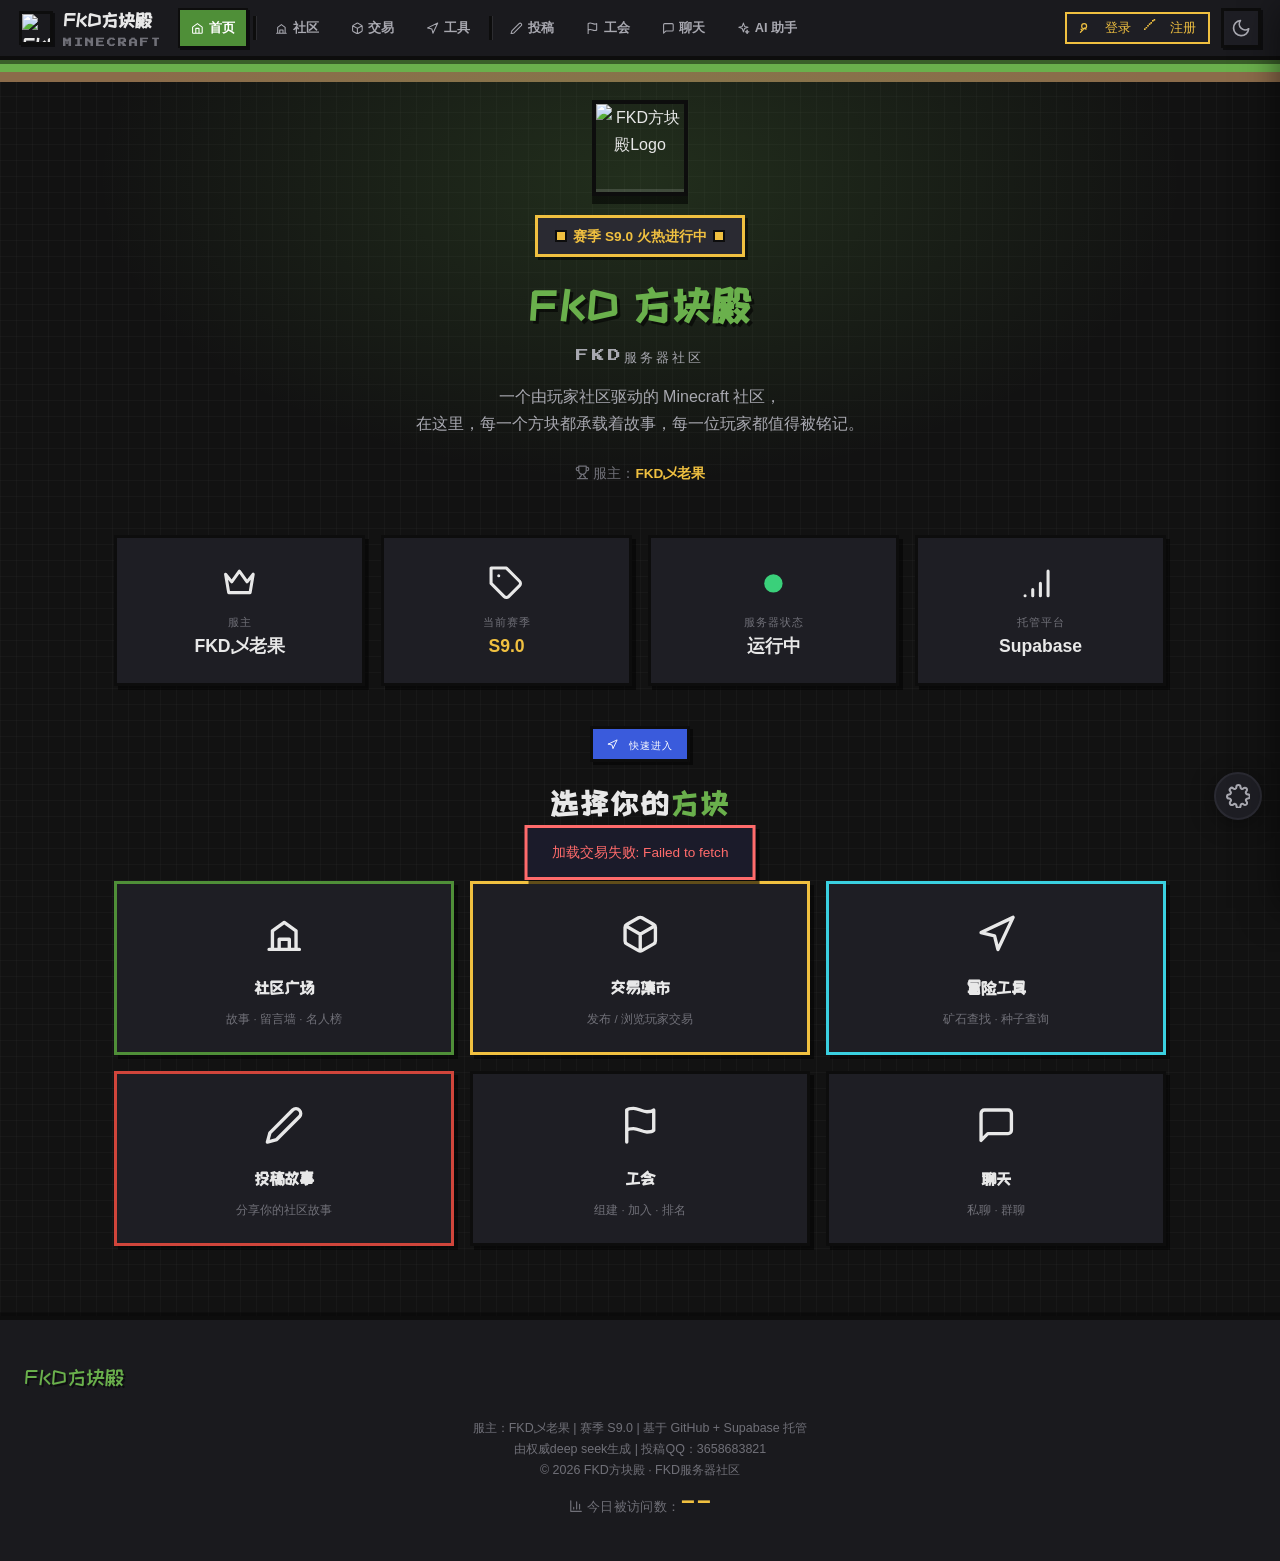
==== index.html @ cac04500 "v1.9.26 站外问题不拦截但按 10 倍计费 + 弹窗提醒" ====
<!DOCTYPE html>
<!-- FKD-Web 版本 v1.9.26 · 2026-10-23 · 站外问题 ×10 计费：①不拦截——用户问「能不能写 HTML」，AI 照常完整回答（原来没限制，一次吐 1269 字扣 1.27 积分，等于免费当 ChatGPT 用）。现改为识别站外请求（写代码/写网页/翻译/起名/写作业文案/算数学题…），正常回答但按 10 倍单价扣，前端 toast 弹窗 + 聊天内提示条双重告知「0.07 → 0.73」，避免用户月底看余额才发现。②ai_charge 新增 p_multiplier 参数（默认 1，服务端夹在 1~10，防前端传小数字压价）。③判定顺序很关键：先看有没有明显站外动作，再看是不是贴着游戏语境说的——「帮我的 MC 服务器写个插件」算站内不加倍，「帮我翻译成英文：我爱挖矿」含"矿"字也不能被误判成站内。④提示词加一条：站外请求照常帮，但开头提一句"这次按 10 倍积分算"，语气别像警告。 -->
<html lang="zh-CN">
        <head>
                <meta charset="UTF-8" />
                <meta name="viewport" content="width=device-width, initial-scale=1.0" />
                <meta
                        name="description"
                        content="FKD方块殿 · FKD服务器社区，我的世界玩家共创家园，始于方块，不止于方块 长期不关"
                />
                <title>FKD方块殿 | FKD服务器社区</title>
<meta name="referrer" content="no-referrer" />
                <link
                        rel="icon"
                        type="image/jpeg"
                        href="https://s41.ax1x.com/2026/09/05/pnA9bvD.jpg"
                />
                <!-- Minecraft 像素字体（英文/数字）+ 中文卡通标题字体 -->
                <link rel="preconnect" href="https://fonts.googleapis.com" />
                <link rel="preconnect" href="https://fonts.gstatic.com" crossorigin />
                <link
                        href="https://fonts.googleapis.com/css2?family=Press+Start+2P&family=ZCOOL+KuaiLe&display=swap"
                        rel="stylesheet"
                />
                <link rel="stylesheet" href="styles.css" />
        </head>
        <body>
                <div class="error-toast" id="errorToast"></div>

                <!-- 设置侧栏：留言墙自动刷新开关 -->
                <button
                        class="settings-toggle-btn"
                        id="settingsToggleBtn"
                        aria-label="打开设置"
                        title="设置"
                >
                        <svg class="ui-ic" aria-hidden="true"><use href="#ic-settings"></use></svg>
                </button>
                <aside class="settings-sidebar" id="settingsSidebar" aria-hidden="true">
                        <button
                                class="settings-close"
                                id="settingsCloseBtn"
                                aria-label="关闭设置"
                        >
                                &times;
                        </button>
                        <h3><svg class="ui-ic" aria-hidden="true"><use href="#ic-settings"></use></svg> 设置</h3>
                        <div class="settings-item">
                                <div>
                                        <div class="label">留言墙自动刷新</div>
                                        <div class="desc">每隔一段时间自动拉取最新留言</div>
                                </div>
                                <label class="switch">
                                        <input type="checkbox" id="autoRefreshToggle" />
                                        <span class="slider"></span>
                                </label>
                        </div>
                        <div class="settings-item">
                                <div>
                                        <div class="label">刷新间隔</div>
                                        <div class="desc">自动刷新的频率</div>
                                </div>
                                <select id="autoRefreshInterval">
                                        <option value="10000">10 秒</option>
                                        <option value="30000">30 秒</option>
                                        <option value="60000">60 秒</option>
                                </select>
                        </div>
                        <button class="settings-refresh-btn" id="manualRefreshBtn">
                                <svg class="ui-ic" aria-hidden="true"><use href="#ic-refresh"></use></svg> 立即刷新留言
                        </button>
                        <div class="settings-refresh-info" id="refreshInfo"></div>
                </aside>

                <!-- 用户系统：登录 / 申请注册 -->
                <div class="modal-overlay" id="authModal">
                        <div class="modal">
                                <button class="modal-close" id="closeAuthModal">&times;</button>
                                <h3><svg class="ui-ic" aria-hidden="true"><use href="#ic-key"></use></svg> 账号</h3>
                                <div class="auth-tabs">
                                        <button class="auth-tab active" data-tab="login">登录</button>
                                        <button class="auth-tab" data-tab="apply">申请注册</button>
                                </div>
                                <div id="loginPanel">
                                        <form id="loginForm">
                                                <div class="form-group">
                                                        <label>用户名</label>
                                                        <input id="loginUsername" type="text" autocomplete="username" required />
                                                </div>
                                                <div class="form-group">
                                                        <label>密码</label>
                                                        <input id="loginPassword" type="password" autocomplete="current-password" required />
                                                </div>
                                                <button class="submit-btn" type="submit">登录</button>
                                        </form>
                                </div>
                                <div id="applyPanel" style="display:none">
                                        <form id="applyForm">
                                                <div class="form-group">
                                                        <label>用户名（3-20 位，中英文/数字/下划线）</label>
                                                        <input id="applyUsername" type="text" required />
                                                </div>
                                                <div class="form-group">
                                                        <label>密码（至少 6 位）</label>
                                                        <input id="applyPassword" type="password" required />
                                                </div>
                                                <div class="form-group">
                                                        <label>联系方式（QQ / 邮箱，可选）</label>
                                                        <input id="applyContact" type="text" />
                                                </div>
                                                <div class="form-group">
                                                        <label>申请理由（可选）</label>
                                                        <input id="applyReason" type="text" />
                                                </div>
                                                <button class="submit-btn" type="submit">提交申请</button>
                                        </form>
                                </div>
                                <div class="form-message" id="authMessage"></div>
                        </div>
                </div>

                <!-- 管理员审核面板 -->
                <div class="modal-overlay" id="adminModal">
                        <div class="modal">
                                <button class="modal-close" id="closeAdminModal">&times;</button>
                                <h3><svg class="ui-ic" aria-hidden="true"><use href="#ic-shield"></use></svg> 待审核申请</h3>
                                <div class="admin-list" id="adminList"></div>
                        </div>
                </div>

                <!-- 个人主页（公开） -->
                <div class="modal-overlay" id="profileModal">
                        <div class="modal">
                                <button class="modal-close" id="closeProfileModal">&times;</button>
                                <div id="profileBody"></div>
                        </div>
                </div>

                <!-- 我的资料：详情视图(只读) + 编辑视图(修改) -->
                <div class="modal-overlay" id="myProfileModal">
                        <div class="modal">
                                <button class="modal-close" id="closeMyProfileModal">&times;</button>

                                <!-- 详情视图：只读展示，点击"修改资料"才进入编辑 -->
                                <div id="mpDetailView">
                                        <div class="mp-detail-head">
                                                <div id="mpDetailAvatar" class="mp-detail-avatar"></div>
                                                <div>
                                                        <div class="mp-detail-username" id="mpDetailUsername"></div>
                                                        <div class="mp-detail-role" id="mpDetailRole"></div>
                                                </div>
                                        </div>
                                        <div class="mp-detail-bio" id="mpDetailBio"></div>
                                        <div class="mp-active-row"><span>我的积分</span><strong id="mpActiveValue">0</strong></div>
                                        <div class="mp-signin-row">
                                                <button type="button" class="submit-btn small" id="mpSignInBtn"><svg class="ui-ic"><use href="#ic-calendar"></use></svg> 每日签到</button>
                                                <span id="mpSignInHint" class="mp-signin-hint"></span>
                                        </div>
                                        <div class="mp-detail-actions">
                                                <button type="button" class="submit-btn" id="mpEditBtn"><svg class="ui-ic" aria-hidden="true"><use href="#ic-pencil"></use></svg> 修改资料</button>
                                                <button type="button" class="auth-btn admin" id="mpAdminBtn" style="display:none"><svg class="ui-ic" aria-hidden="true"><use href="#ic-shield"></use></svg> 审核</button>
                                                <button type="button" class="auth-btn" id="mpLogoutBtn">退出登录</button>
                                        </div>
                                </div>

                                <!-- 编辑视图：修改信息 -->
                                <div id="mpEditView" style="display:none">
                                        <h3><svg class="ui-ic" aria-hidden="true"><use href="#ic-pencil"></use></svg> 编辑资料</h3>
                                        <div class="form-group">
                                                <label>头像（走图床上传，数据库只存链接）</label>
                                                <div class="avatar-upload-row">
                                                        <img id="mpAvatarPreview" class="mp-avatar-preview" alt="" style="display:none" />
                                                        <input type="file" id="mpAvatarFile" accept="image/*" />
                                                        <button type="button" class="submit-btn small" id="mpAvatarUploadBtn"><svg class="ui-ic" aria-hidden="true"><use href="#ic-camera"></use></svg> 上传头像</button>
                                                </div>
                                                <input type="text" id="mpAvatarUrl" placeholder="或在此粘贴头像图片链接（http(s)）" style="margin-top:.5rem;" />
                                        </div>
                                        <div class="form-group">
                                                <label>昵称（展示名，可随时修改，1~20 字；留空则显示登录名）</label>
                                                <input type="text" id="mpNickname" maxlength="20" placeholder="不填则显示登录名" style="width:100%;box-sizing:border-box;" />
                                        </div>
                                        <div class="form-group">
                                                <label>个人简介（最多 200 字）</label>
                                                <textarea id="mpBio" rows="3" placeholder="介绍一下你自己~"></textarea>
                                        </div>
                                        <button class="submit-btn" id="mpSaveBtn">保存资料</button>
                                        <button class="auth-btn" id="mpCancelEdit">取消</button>
                                        <div class="form-message" id="mpMessage"></div>
                                </div>
                        </div>
                </div>

                <nav class="navbar" id="navbar">
                        <div class="navbar-brand">
                                <div class="brand-icon">
                                        <img
                                                src="https://s41.ax1x.com/2026/09/05/pnA9bvD.jpg"
                                                alt="FKD方块殿图标"
                                        />
                                </div>
                                <div>
                                        <div>FKD方块殿</div>
                                        <div class="brand-sub">MINECRAFT</div>
                                </div>
                        </div>
                        <ul class="navbar-links">
                                <li><a data-view="home" class="active"><svg class="ui-ic" aria-hidden="true"><use href="#ic-home"></use></svg> 首页</a></li>
                                <li class="nav-sep"></li>
                                <li><a data-view="community"><svg class="ui-ic" aria-hidden="true"><use href="#ic-community"></use></svg> 社区</a></li>
                                <li><a data-view="trades"><svg class="ui-ic" aria-hidden="true"><use href="#ic-package"></use></svg> 交易</a></li>
                                <li><a data-view="tools"><svg class="ui-ic" aria-hidden="true"><use href="#ic-compass"></use></svg> 工具</a></li>
                                <li class="nav-sep"></li>
                                <li><a data-view="submit"><svg class="ui-ic" aria-hidden="true"><use href="#ic-edit"></use></svg> 投稿</a></li>
                                <li><a data-view="guilds"><svg class="ui-ic" aria-hidden="true"><use href="#ic-flag"></use></svg> 工会</a></li>
                                <li><a data-view="chat"><svg class="ui-ic" aria-hidden="true"><use href="#ic-message"></use></svg> 聊天</a></li>
                                <li><a data-view="ai"><svg class="ui-ic" aria-hidden="true"><use href="#ic-spark"></use></svg> AI 助手</a></li>
                        </ul>
                        <div class="auth-area" id="authArea"></div>
                        <button
                                class="theme-toggle"
                                id="themeToggle"
                                aria-label="切换明暗模式"
                        >
                                <svg class="ui-ic" aria-hidden="true"><use href="#ic-moon"></use></svg>
                        </button>
                </nav>

                <!-- 矿石查找参数模态框（基岩版 · 精确坐标内核 bedrockore.js） -->
                <div class="modal-overlay" id="oreModal">
                        <div class="modal modal-wide">
                                <button class="modal-close" id="closeOreModal">&times;</button>
                                <h3> 矿石查找器 · 基岩版</h3>
                                <div class="form-group">
                                        <label>世界种子</label>
                                        <input type="text" id="oreSeed" value="2261001" placeholder="输入种子（数字或文本）" />
                                        <div class="seed-chips">
                                                <span class="seed-chip" data-target="oreSeed" data-seed="2261001">2261001（朋友给的）</span>
                                                <span class="seed-chip" data-target="oreSeed" data-seed="20261001">20261001（疑似正确）</span>
                                        </div>
                                </div>
                                <div class="form-group ore-coord-row">
                                    <div>
                                        <label>基岩版版本</label>
                                        <select id="oreVersion"></select>
                                    </div>
                                    <div>
                                        <label>维度</label>
                                        <select id="oreDim">
                                            <option value="0">主世界</option>
                                            <option value="-1">下界</option>
                                        </select>
                                    </div>
                                </div>
                                <div class="form-group">
                                        <label>矿石种类</label>
                                        <select id="oreType"></select>
                                </div>
                                <div class="form-group ore-coord-row">
                                        <div>
                                                <label>中心 X</label>
                                                <input type="number" id="coordX" value="0" placeholder="例如 100" />
                                        </div>
                                        <div>
                                                <label>中心 Z</label>
                                                <input type="number" id="coordZ" value="0" placeholder="例如 -200" />
                                        </div>
                                        <div>
                                                <label>半径(区块)</label>
                                                <input type="number" id="oreRadius" value="10" min="2" max="40" />
                                        </div>
                                </div>
                                <div class="form-group">
                                    <label>地表高度（部分矿石需地表足够高才生成，默认 64）</label>
                                    <input type="number" id="oreSurface" value="64" />
                                </div>
                                <button class="submit-btn" id="generateOreLink">
                                        开始查找
                                </button>
                                <div id="oreResult" class="ore-result"></div>
                        </div>
                </div>

                <!-- 基岩结构查找器模态框（自研，算法来自 MCBEStructureFinder MIT） -->
                <div class="modal-overlay" id="structModal">
                        <div class="modal modal-wide">
                                <button class="modal-close" id="closeStructModal">&times;</button>
                                <h3> 结构查找器 · 基岩版</h3>
                                <div class="form-group">
                                        <label>主种子（你的世界）</label>
                                        <input type="text" id="structSeed" value="2261001" placeholder="输入种子（数字或文本）" />
                                        <div class="seed-chips">
                                                <span class="seed-chip" data-target="structSeed" data-seed="2261001">2261001（朋友给的）</span>
                                                <span class="seed-chip" data-target="structSeed" data-seed="20261001">20261001（疑似正确）</span>
                                        </div>
                                        <label class="seed-compare"><input type="checkbox" id="structCompare" /> 同时对比候选种子</label>
                                        <div class="form-group seed2-group" id="seed2Group" style="display:none">
                                                <label>候选种子（对比用）</label>
                                                <input type="text" id="structSeed2" placeholder="例如 20261001" />
                                        </div>
                                </div>
                                <div class="form-group">
                                        <label>结构类型</label>
                                        <select id="structType">
                                                <option value="buried_treasure">埋藏宝藏</option>
                                                <option value="village" selected>村庄</option>
                                                <option value="temple">神庙(沙漠/丛林)</option>
                                                <option value="ocean_monument">海底神殿</option>
                                                <option value="mansion">林地府邸</option>
                                                <option value="pillager">掠夺者哨塔</option>
                                        </select>
                                </div>
                                <div class="form-group ore-coord-row">
                                        <div>
                                                <label>中心 X</label>
                                                <input type="number" id="structX" value="0" placeholder="例如 100" />
                                        </div>
                                        <div>
                                                <label>中心 Z</label>
                                                <input type="number" id="structZ" value="0" placeholder="例如 -200" />
                                        </div>
                                        <div>
                                                <label>搜索半径(方块)</label>
                                                <input type="number" id="structRange" value="4000" min="16" />
                                        </div>
                                </div>
                                <button class="submit-btn" id="generateStruct">
                                        开始查找
                                </button>
                                <div id="structResult" class="ore-result"></div>
                        </div>
                </div>

                <main id="app">
                        <!-- ===================== 视图 1：首页 ===================== -->
                        <section class="view active" id="view-home">
                                <div class="hero" id="home">
                                        <div class="hero-logo">
                                                <img
                                                        src="https://s41.ax1x.com/2026/09/05/pnA9bvD.jpg"
                                                        alt="FKD方块殿Logo"
                                                />
                                        </div>
                                        <div class="season-badge">
                                                <span class="dot"></span> 赛季 S9.0 火热进行中
                                                <span class="dot"></span>
                                        </div>
                                        <h1 class="hero-title">FKD 方块殿</h1>
                                        <p class="hero-subtitle">FKD服务器社区</p>
                                        <p class="hero-desc">
                                                一个由玩家社区驱动的 Minecraft 社区，<br />在这里，每一个方块都承载着故事，每一位玩家都值得被铭记。
                                        </p>
                                        <p class="hero-owner"><svg class="ui-ic" aria-hidden="true"><use href="#ic-trophy"></use></svg> 服主：<strong>FKD乄老果</strong></p>
                                </div>

                                <div class="container">
                                        <div class="info-grid">
                                                <div class="info-card">
                                                        <div class="icon"><svg class="ui-ic" aria-hidden="true"><use href="#ic-crown"></use></svg></div>
                                                        <div class="label">服主</div>
                                                        <div class="value">FKD乄老果</div>
                                                </div>
                                                <div class="info-card">
                                                        <div class="icon"><svg class="ui-ic" aria-hidden="true"><use href="#ic-tag"></use></svg></div>
                                                        <div class="label">当前赛季</div>
                                                        <div class="value gold">S9.0</div>
                                                </div>
                                                <div class="info-card">
                                                        <div class="icon"><svg class="ui-ic" aria-hidden="true"><use href="#ic-dot"></use></svg></div>
                                                        <div class="label">服务器状态</div>
                                                        <div class="value">运行中</div>
                                                </div>
                                                <div class="info-card">
                                                        <div class="icon"><svg class="ui-ic" aria-hidden="true"><use href="#ic-signal"></use></svg></div>
                                                        <div class="label">托管平台</div>
                                                        <div class="value">Supabase</div>
                                                </div>
                                        </div>

                                        <div class="section-header">
                                                <div class="cat-badge home"><svg class="ui-ic" aria-hidden="true"><use href="#ic-compass"></use></svg> 快速进入</div>
                                                <h2 class="section-title">选择你的<span class="highlight">方块</span></h2>
                                                <div class="section-divider"></div>
                                        </div>
                                        <div class="quick-grid">
                                                <div class="quick-card c-community" data-view="community">
                                                        <div class="q-icon"><svg class="ui-ic" aria-hidden="true"><use href="#ic-community"></use></svg></div>
                                                        <div class="q-title">社区广场</div>
                                                        <div class="q-desc">故事 · 留言墙 · 名人榜</div>
                                                </div>
                                                <div class="quick-card c-trade" data-view="trades">
                                                        <div class="q-icon"><svg class="ui-ic" aria-hidden="true"><use href="#ic-package"></use></svg></div>
                                                        <div class="q-title">交易集市</div>
                                                        <div class="q-desc">发布 / 浏览玩家交易</div>
                                                </div>
                                                <div class="quick-card c-tool" data-view="tools">
                                                        <div class="q-icon"><svg class="ui-ic" aria-hidden="true"><use href="#ic-compass"></use></svg></div>
                                                        <div class="q-title">冒险工具</div>
                                                        <div class="q-desc">矿石查找 · 种子查询</div>
                                                </div>
                                                <div class="quick-card c-submit" data-view="submit">
                                                        <div class="q-icon"><svg class="ui-ic" aria-hidden="true"><use href="#ic-edit"></use></svg></div>
                                                        <div class="q-title">投稿故事</div>
                                                        <div class="q-desc">分享你的社区故事</div>
                                                </div>
                                                <div class="quick-card c-guild" data-view="guilds">
                                                        <div class="q-icon"><svg class="ui-ic" aria-hidden="true"><use href="#ic-flag"></use></svg></div>
                                                        <div class="q-title">工会</div>
                                                        <div class="q-desc">组建 · 加入 · 排名</div>
                                                </div>
                                                <div class="quick-card c-chat" data-view="chat">
                                                        <div class="q-icon"><svg class="ui-ic" aria-hidden="true"><use href="#ic-message"></use></svg></div>
                                                        <div class="q-title">聊天</div>
                                                        <div class="q-desc">私聊 · 群聊</div>
                                                </div>
                                        </div>
                                </div>
                        </section>

                        <!-- ===================== 视图 2：社区（子标签） ===================== -->
                        <section class="view" id="view-community">
                                <div class="container">
                                        <div class="section-header">
                                                <div class="cat-badge community"><svg class="ui-ic" aria-hidden="true"><use href="#ic-community"></use></svg> 社区广场</div>
                                                <h2 class="section-title">玩家<span class="highlight">社区</span></h2>
                                                <div class="section-divider"></div>
                                        </div>

                                        <div class="subtabs">
                                                <button class="subtab active" data-sub="stories"><svg class="ui-ic" aria-hidden="true"><use href="#ic-book"></use></svg> 故事</button>
                                                <button class="subtab" data-sub="messages"><svg class="ui-ic" aria-hidden="true"><use href="#ic-message"></use></svg> 留言墙</button>
                                                <button class="subtab" data-sub="hall"><svg class="ui-ic" aria-hidden="true"><use href="#ic-medal"></use></svg> 名人榜</button>
                                        </div>

                                        <!-- 子面板：故事 -->
                                        <div class="subpanel active" id="sub-stories">
                                                <div class="notice-box">
                                                        <span><svg class="ui-ic" aria-hidden="true"><use href="#ic-megaphone"></use></svg></span>
                                                        <div>
                                                                <strong>故事投稿已升级！</strong
                                                                >通过投稿页提交（需密码），立即公开显示。<br />
                                                                由玩家「执拗的同学」部署 ·
                                                                <span class="deepseek-badge">由权威deep seek生成</span>
                                                                <br />
                                                                <span class="qq-group"
                                                                        ><svg class="ui-ic" aria-hidden="true"><use href="#ic-gamepad"></use></svg> QQ群：231950162 欢迎加入</span
                                                                >
                                                        </div>
                                                </div>
                                                <div
                                                        id="storiesLoading"
                                                        style="text-align:center; padding:2rem; color:var(--text-muted);"
                                                >
                                                        <span class="spinner"></span> 加载故事中...
                                                </div>
                                                <div
                                                        class="stories-grid"
                                                        id="storiesContainer"
                                                        style="display:none;"
                                                ></div>
                                                <div
                                                        id="storiesEmpty"
                                                        style="display:none; text-align:center; padding:2rem; color:var(--text-muted);"
                                                >
                                                        暂无故事，快来投稿第一篇吧！
                                                </div>
                                        </div>

                                        <!-- 子面板：留言墙 -->
                                        <div class="subpanel" id="sub-messages">
                                                <p
                                                        class="section-subtitle"
                                                        style="color:var(--text-secondary); font-size:0.9rem; margin-bottom:1.5rem;"
                                                >
                                                        留下你的足迹，分享你的想法
                                                </p>
                                                <div class="messages-list" id="messagesList">
                                                        <div
                                                                style="text-align:center; padding:2rem; color:var(--text-muted);"
                                                        >
                                                                加载留言中...
                                                        </div>
                                                </div>
                                                <div class="message-form-card">
                                                        <h3 style="margin-bottom:1rem; font-family:var(--mc-title-font);"><svg class="ui-ic" aria-hidden="true"><use href="#ic-edit"></use></svg> 写留言</h3>
                                                        <form id="messageForm">
                                                                <div class="form-group">
                                                                        <label>昵称（可选）</label>
                                                                        <input
                                                                                type="text"
                                                                                id="messageNickname"
                                                                                placeholder="你的昵称"
                                                                                maxlength="30"
                                                                        />
                                                                </div>
                                                                <div class="form-group">
                                                                        <label>留言内容 *</label>
                                                                        <textarea
                                                                                id="messageContent"
                                                                                required
                                                                                placeholder="说点什么..."
                                                                                rows="4"
                                                                        ></textarea>
                                                                </div>
                                                                <label class="anon-toggle"><input type="checkbox" id="messageAnonymous" /> <svg class="ui-ic" aria-hidden="true"><use href="#ic-eye-off"></use></svg> 匿名发布（不署名账号）</label>
                                                                <button
                                                                        type="submit"
                                                                        class="submit-btn"
                                                                        id="submitMessageBtn"
                                                                >
                                                                        发布留言
                                                                </button>
                                                                <div
                                                                        class="form-message"
                                                                        id="messageFormMessage"
                                                                ></div>
                                                        </form>
                                                </div>
                                        </div>

                                        <!-- 子面板：名人榜 -->
                                        <div class="subpanel" id="sub-hall">
                                                <div class="section-header">
                                                        <h2 class="section-title"><svg class="ui-ic" aria-hidden="true"><use href="#ic-medal"></use></svg> 名人榜 · 积分排名</h2>
                                                        <div class="section-divider"></div>
                                                </div>
                                                <div id="hallList" class="hall-list"><div class="empty-hint">加载中...</div></div>
                                        </div>
                                </div>
                        </section>

                        <!-- ===================== 视图：故事详情（新） ===================== -->
                        <section class="view" id="view-story-detail">
                                <div class="container">
                                        <button class="back-btn" id="storyDetailBack"><svg class="ui-ic" aria-hidden="true"><use href="#ic-arrow-left"></use></svg> 返回故事列表</button>
                                        <article class="story-detail">
                                                <div id="storyDetailMain">
                                                        <div
                                                                style="text-align:center; padding:2.5rem; color:var(--text-muted);"
                                                        >
                                                                <span class="spinner"></span> 加载中...
                                                        </div>
                                                </div>
                                                <div class="story-like-bar" id="storyLikeBar" style="display:none">
                                                        <button class="like-btn" id="storyLikeBtn" data-liked="0">
                                                                <svg class="ui-ic" aria-hidden="true"><use href="#ic-heart"></use></svg> 点赞 <span class="like-count-num">0</span>
                                                        </button>
                                                        <span class="story-stats-inline" id="storyCommentCountInline"></span>
                                                </div>
                                                <div class="comment-section" id="storyCommentSection" style="display:none">
                                                        <h3>
                                                                <svg class="ui-ic" aria-hidden="true"><use href="#ic-message"></use></svg> 评论
                                                                <span
                                                                        id="storyCommentCount"
                                                                        style="color:var(--text-muted); font-size:.9rem;"
                                                                ></span>
                                                        </h3>
                                                        <div class="comment-list" id="storyCommentList"></div>
                                                        <div class="comment-form" id="storyCommentForm">
                                                                <textarea
                                                                        id="storyCommentInput"
                                                                        placeholder="写下你的评论..."
                                                                        maxlength="1000"
                                                                ></textarea>
                                                                <div style="display:flex; justify-content:flex-end;">
                                                                        <button class="submit-btn small" id="storyCommentSubmit">发表评论</button>
                                                                </div>
                                                                <div class="form-message" id="storyCommentMessage"></div>
                                                        </div>
                                                        <div class="comment-login-hint" id="storyCommentLoginHint" style="display:none">
                                                                登录后即可发表评论 ·
                                                                <a id="storyCommentLoginLink">去登录</a>
                                                        </div>
                                                </div>
                                        </article>
                                </div>
                        </section>

                        <!-- ===================== 视图 3：交易 ===================== -->
                        <section class="view" id="view-trades">
                                <div class="container">
                                        <div class="section-header">
                                                <div class="cat-badge trade"><svg class="ui-ic" aria-hidden="true"><use href="#ic-package"></use></svg> 交易集市</div>
                                                <h2 class="section-title"><svg class="ui-ic" aria-hidden="true"><use href="#ic-package"></use></svg> 玩家<span class="highlight">交易</span></h2>
                                                <div class="section-divider"></div>
                                                <p
                                                        class="section-subtitle"
                                                        style="color:var(--text-secondary); font-size:0.9rem;"
                                                >
                                                        自由交易，互通有无（仅显示最近30天）
                                                </p>
                                        </div>
                                        <div class="trades-grid" style="display:none;"></div>
                                        <!-- 发布交易表单 -->
                                        <div class="trade-form-card">
                                                <h3 style="margin-bottom:1rem; font-family:var(--mc-title-font);"><svg class="ui-ic" aria-hidden="true"><use href="#ic-edit"></use></svg> 发布新交易</h3>
                                                <form id="tradeForm">
                                                        <div class="form-group">
                                                                <label>物品名称 *</label>
                                                                <input
                                                                        type="text"
                                                                        id="tradeItemName"
                                                                        required
                                                                        maxlength="50"
                                                                        placeholder="例如：钻石×64"
                                                                />
                                                        </div>
                                                        <div class="form-group">
                                                                <label>描述 *</label>
                                                                <textarea
                                                                        id="tradeDescription"
                                                                        required
                                                                        placeholder="物品详情、附魔属性等..."
                                                                        rows="3"
                                                                ></textarea>
                                                        </div>
                                                        <div class="form-group">
                                                                <label>价格 / 交换条件 *</label>
                                                                <input
                                                                        type="text"
                                                                        id="tradePrice"
                                                                        required
                                                                        maxlength="50"
                                                                        placeholder="例如：10个绿宝石 或 一把附魔弓"
                                                                />
                                                        </div>
                                                        <div class="form-group">
                                                                <label>卖家游戏ID *</label>
                                                                <input
                                                                        type="text"
                                                                        id="tradeSellerName"
                                                                        required
                                                                        maxlength="30"
                                                                        placeholder="你的游戏ID"
                                                                />
                                                        </div>
                                                        <div class="form-group">
                                                                <label>联系方式 *</label>
                                                                <input
                                                                        type="text"
                                                                        id="tradeContact"
                                                                        required
                                                                        maxlength="50"
                                                                        placeholder="QQ号或游戏内联系"
                                                                />
                                                        </div>
                                                        <button
                                                                type="submit"
                                                                class="submit-btn"
                                                                id="submitTradeBtn"
                                                        >
                                                                发布交易
                                                        </button>
                                                        <div
                                                                class="form-message"
                                                                id="tradeFormMessage"
                                                        ></div>
                                                </form>
                                        </div>

                                        <!-- 管理已发布的交易：改用账号鉴权 -->
                                        <div class="manage-code-box" style="margin-bottom:2rem;">
                                                <h3 style="margin-bottom:0.5rem; font-family:var(--mc-title-font);"><svg class="ui-ic" aria-hidden="true"><use href="#ic-key"></use></svg> 管理我的交易</h3>
                                                <p
                                                        style="color:var(--text-secondary); font-size:0.85rem; margin:0;"
                                                >
                                                        已改用账号管理：登录后，你发布的交易会在下方列表中显示「标记已售出」按钮，点击即可标记为已售出，无需再保存管理码。
                                                </p>
                                        </div>

                                        <!-- 交易列表 -->
                                        <div
                                                id="tradesLoading"
                                                style="text-align:center; padding:2rem; color:var(--text-muted);"
                                        >
                                                <span class="spinner"></span> 加载交易中...
                                        </div>
                                        <div
                                                class="trades-grid"
                                                id="tradesContainer"
                                                style="display:none;"
                                        ></div>
                                        <div
                                                id="tradesEmpty"
                                                style="display:none; text-align:center; padding:2rem; color:var(--text-muted);"
                                        >
                                                暂无交易信息，快来发布第一笔交易吧！
                                        </div>
                                </div>
                        </section>

                        <!-- ===================== 视图 4：工具 ===================== -->
                        <section class="view" id="view-tools">
                                <div class="container">
                                        <div class="section-header">
                                                <div class="cat-badge tool"><svg class="ui-ic" aria-hidden="true"><use href="#ic-compass"></use></svg> 冒险工具</div>
                                                <h2 class="section-title">实用<span class="highlight">工具箱</span></h2>
                                                <div class="section-divider"></div>
                                                <p
                                                        class="section-subtitle"
                                                        style="color:var(--text-secondary); font-size:0.9rem;"
                                                >
                                                        探索世界，定位资源（服务器种子：20260810）
                                                </p>
                                        </div>
                                        <div class="tool-grid">
                                                <div class="tool-card ore" id="oreFinderLink" role="button" tabindex="0">
                                                        <div class="t-icon"><svg class="ui-ic" aria-hidden="true"><use href="#ic-gem"></use></svg></div>
                                                        <div class="t-title">矿石查找器</div>
                                                        <div class="t-desc">按坐标定位钻石、远古残骸等矿脉</div>
                                                        <div class="t-go">打开查找器 <svg class="ui-ic" aria-hidden="true"><use href="#ic-arrow-right"></use></svg></div>
                                                </div>
                                                <div class="tool-card seed" id="seedMapLink" role="button" tabindex="0">
                                                        <div class="t-icon"><svg class="ui-ic" aria-hidden="true"><use href="#ic-map"></use></svg></div>
                                                        <div class="t-title">种子地图</div>
                                                        <div class="t-desc">查看整个世界的地形与结构生成</div>
                                                        <div class="t-go">打开地图 <svg class="ui-ic" aria-hidden="true"><use href="#ic-arrow-right"></use></svg></div>
                                                </div>
                                                <div class="tool-card struct" id="structFinderLink" role="button" tabindex="0">
                                                        <div class="t-icon"><svg class="ui-ic" aria-hidden="true"><use href="#ic-compass"></use></svg></div>
                                                        <div class="t-title">结构查找器</div>
                                                        <div class="t-desc">精确定位村庄·埋藏宝藏·神殿（基岩版）</div>
                                                        <div class="t-go">打开查找器 <svg class="ui-ic" aria-hidden="true"><use href="#ic-arrow-right"></use></svg></div>
                                                </div>
                                        </div>
                                </div>
                        </section>

                        <!-- ===================== 视图 5：投稿 ===================== -->
                        <section class="view" id="view-submit">
                                <div class="container">
                                        <div class="section-header">
                                                <div class="cat-badge community"><svg class="ui-ic" aria-hidden="true"><use href="#ic-edit"></use></svg> 内容创作</div>
                                                <h2 class="section-title"><svg class="ui-ic" aria-hidden="true"><use href="#ic-edit"></use></svg> 投稿<span class="highlight">故事</span></h2>
                                                <div class="section-divider"></div>
                                        </div>
                                        <div class="submit-form-card">
                                                <h3 style="margin-bottom:0.5rem; font-family:var(--mc-title-font);"><svg class="ui-ic" aria-hidden="true"><use href="#ic-edit"></use></svg> 投稿故事</h3>
                                                <p
                                                        style="color:var(--text-secondary); margin-bottom:1.5rem;"
                                                >
                                                        填写信息并输入投稿密码，提交后立即显示。
                                                </p>
                                                <form id="storyForm">
                                                        <div class="form-group">
                                                                <label>故事标题 *</label>
                                                                <input
                                                                        type="text"
                                                                        id="storyTitle"
                                                                        required
                                                                        maxlength="100"
                                                                />
                                                        </div>
                                                        <div class="form-group">
                                                                <label>日期</label>
                                                                <input type="date" id="storyDate" />
                                                        </div>
                                                        <div class="form-group">
                                                                <label>标签</label>
                                                                <input
                                                                        type="text"
                                                                        id="storyTag"
                                                                        placeholder="建筑、活动、趣闻..."
                                                                        maxlength="20"
                                                                />
                                                        </div>
                                                        <div class="form-group">
                                                                <label>故事内容 *</label>
                                                                <textarea
                                                                        id="storyContent"
                                                                        required
                                                                        placeholder="支持多段落，换行即可"
                                                                ></textarea>
                                                        </div>
                                                        <div class="form-group">
                                                                <label>图片链接（多个用逗号分隔，也可走图床上传）</label>
                                                                <input
                                                                        type="text"
                                                                        id="storyImages"
                                                                        placeholder="https://..."
                                                                />
                                                                <div class="img-upload-row">
                                                                        <input type="file" id="storyImageFile" accept="image/*" />
                                                                        <button type="button" class="submit-btn small" id="storyImageUploadBtn"><svg class="ui-ic" aria-hidden="true"><use href="#ic-camera"></use></svg> 图床上传</button>
                                                                        <img id="storyImagePreview" class="img-preview" alt="" style="display:none" />
                                                                </div>
                                                        </div>
                                                        <button type="submit" class="submit-btn" id="submitBtn">
                                                                提交故事
                                                        </button>
                                                        <div class="form-message" id="formMessage"></div>
                                                </form>
                                        </div>
                                </div>
                        </section>
                                        <!-- ===================== 视图：工会 ===================== -->
                        <section class="view" id="view-guilds">
                                <div id="guildRoot"></div>
                        </section>
                        <!-- ===================== 视图：聊天 ===================== -->
                        <section class="view" id="view-chat">
                                <div id="chatRoot"></div>
                        </section>
                        <!-- ===================== 视图：AI 助手 ===================== -->
                        <section class="view" id="view-ai">
                                <div class="container">
                                        <div id="aiRoot"></div>
                                </div>
                        </section>
</main>

                <footer class="footer">
                        <div class="footer-brand"> FKD方块殿</div>
                        <div class="pixel-divider">    </div>
                        <div class="footer-text" id="footerText"></div>
                        <div class="visit-counter">
                                <svg class="ui-ic" aria-hidden="true"><use href="#ic-chart"></use></svg> 今日被访问数：<span class="count-num" id="todayVisitCount"
                                        >加载中...</span
                                >
                        </div>
                </footer>

                <script src="bedrockore.js"></script>
                <script src="structurefinder.js"></script>
                <script src="app.js"></script>
                <script src="js/guilds.js"></script>
                <script src="js/chat.js"></script>
                <script src="js/gifts.js"></script>
                <script src="js/ai.js"></script>
        <svg class="svg-sprite" aria-hidden="true" focusable="false" xmlns="http://www.w3.org/2000/svg">
  <symbol id="ic-home" viewBox="0 0 24 24"><path d='M3 9.5L12 3l9 6.5V20a1 1 0 0 1-1 1H4a1 1 0 0 1-1-1z M9 21V12h6v9'/></symbol>
  <symbol id="ic-community" viewBox="0 0 24 24"><path d='M3 21h18 M5 21V10l7-5 7 5v11 M9 21v-6h6v6'/></symbol>
  <symbol id="ic-package" viewBox="0 0 24 24"><path d='M21 16V8a2 2 0 0 0-1-1.73l-7-4a2 2 0 0 0-2 0l-7 4A2 2 0 0 0 3 8v8a2 2 0 0 0 1 1.73l7 4a2 2 0 0 0 2 0l7-4A2 2 0 0 0 21 16z M3.27 6.96L12 12l8.73-5.04 M12 22V12'/></symbol>
  <symbol id="ic-compass" viewBox="0 0 24 24"><path d='M3 11l19-9-9 19-2-8-8-2z'/></symbol>
  <symbol id="ic-edit" viewBox="0 0 24 24"><path d='M17 3a2.83 2.83 0 0 1 4 4L7.5 20.5 2 22l1.5-5.5L17 3z'/></symbol>
  <symbol id="ic-flag" viewBox="0 0 24 24"><path d='M4 15s1-1 4-1 5 2 8 2 4-1 4-1V3s-1 1-4 1-5-2-8-2-4 1-4 1z M4 22v-7'/></symbol>
  <symbol id="ic-message" viewBox="0 0 24 24"><path d='M21 15a2 2 0 0 1-2 2H7l-4 4V5a2 2 0 0 1 2-2h14a2 2 0 0 1 2 2z'/></symbol>
  <symbol id="ic-shield" viewBox="0 0 24 24"><path d='M12 22s8-4 8-10V5l-8-3-8 3v7c0 6 8 10 8 10z'/></symbol>
  <symbol id="ic-key" viewBox="0 0 24 24"><path d='M14 10a4 4 0 1 0-8 0 4 4 0 0 0 8 0z M10 14l-6 6 M7 17l-2-2 M11 13l2 2'/></symbol>
  <symbol id="ic-gift" viewBox="0 0 24 24"><path d='M20 12v9H4v-9 M2 7h20v5H2z M12 22V7 M12 7H7.5a2.5 2.5 0 0 1 0-5C11 2 12 7 12 7z M12 7h4.5a2.5 2.5 0 0 0 0-5C13 2 12 7 12 7z'/></symbol>
  <symbol id="ic-scroll" viewBox="0 0 24 24"><path d='M14 2H6a2 2 0 0 0-2 2v16a2 2 0 0 0 2 2h12a2 2 0 0 0 2-2V8z M14 2v6h6 M16 13H8 M16 17H8'/></symbol>
  <symbol id="ic-pencil" viewBox="0 0 24 24"><path d='M17 3a2.83 2.83 0 0 1 4 4L7.5 20.5 2 22l1.5-5.5L17 3z'/></symbol>
  <symbol id="ic-camera" viewBox="0 0 24 24"><path d='M23 19a2 2 0 0 1-2 2H3a2 2 0 0 1-2-2V8a2 2 0 0 1 2-2h4l2-3h6l2 3h4a2 2 0 0 1 2 2z M12 17a4 4 0 1 0 0-8 4 4 0 0 0 0 8z'/></symbol>
  <symbol id="ic-settings" viewBox="0 0 24 24"><path d='M19.4 15a1.65 1.65 0 0 0 .33 1.82l.06.06a2 2 0 1 1-2.83 2.83l-.06-.06a1.65 1.65 0 0 0-1.82-.33 1.65 1.65 0 0 0-1 1.51V21a2 2 0 0 1-4 0v-.09A1.65 1.65 0 0 0 9 19.4a1.65 1.65 0 0 0-1.82.33l-.06.06a2 2 0 1 1-2.83-2.83l.06-.06a1.65 1.65 0 0 0 .33-1.82 1.65 1.65 0 0 0-1.51-1H3a2 2 0 0 1 0-4h.09A1.65 1.65 0 0 0 4.6 9a1.65 1.65 0 0 0-.33-1.82l-.06-.06a2 2 0 1 1 2.83-2.83l.06.06a1.65 1.65 0 0 0 1.82.33H9a1.65 1.65 0 0 0 1-1.51V3a2 2 0 0 1 4 0v.09a1.65 1.65 0 0 0 1 1.51 1.65 1.65 0 0 0 1.82-.33l.06-.06a2 2 0 1 1 2.83 2.83l-.06.06a1.65 1.65 0 0 0-.33 1.82V9a1.65 1.65 0 0 0 1.51 1H21a2 2 0 0 1 0 4h-.09a1.65 1.65 0 0 0-1.51 1z'/></symbol>
  <symbol id="ic-refresh" viewBox="0 0 24 24"><path d='M23 4v6h-6 M1 20v-6h6 M3.51 9a9 9 0 0 1 14.85-3.36L23 10 M1 14l4.64 4.36A9 9 0 0 0 20.49 15'/></symbol>
  <symbol id="ic-trophy" viewBox="0 0 24 24"><path d='M6 9H4.5a2.5 2.5 0 0 1 0-5H6 M18 9h1.5a2.5 2.5 0 0 0 0-5H18 M4 22h16 M10 14.66V17c0 .55-.47.98-.97 1.21C7.85 18.75 7 20.24 7 22 M14 14.66V17c0 .55.47.98.97 1.21C16.15 18.75 17 20.24 17 22 M18 2H6v7a6 6 0 0 0 12 0V2z'/></symbol>
  <symbol id="ic-moon" viewBox="0 0 24 24"><path d='M21 12.79A9 9 0 1 1 11.21 3 7 7 0 0 0 21 12.79z'/></symbol>
  <symbol id="ic-crown" viewBox="0 0 24 24"><path d='M3 6l4 5 5-7 5 7 4-5-2 12H5z'/></symbol>
  <symbol id="ic-tag" viewBox="0 0 24 24"><path d='M20.59 13.41l-7.17 7.17a2 2 0 0 1-2.83 0L2 12V2h10l8.59 8.59a2 2 0 0 1 0 2.82z M7 7h.01'/></symbol>
  <symbol id="ic-spark" viewBox="0 0 24 24"><path d='M12 2l2.2 6.3L20.5 10l-6.3 2.2L12 18.5l-2.2-6.3L3.5 10l6.3-1.7z M19 15l.9 2.6L22.5 18.5l-2.6.9L19 22l-.9-2.6L15.5 18.5l2.6-.9z'/></symbol>
  <symbol id="ic-dot" viewBox="0 0 24 24"><circle cx='12' cy='12' r='6' fill='#3ad07a' stroke='none'/></symbol>
  <symbol id="ic-signal" viewBox="0 0 24 24"><path d='M2 20h.01 M7 20v-4 M12 20v-8 M17 20V4'/></symbol>
  <symbol id="ic-book" viewBox="0 0 24 24"><path d='M2 3h6a4 4 0 0 1 4 4v14a3 3 0 0 0-3-3H2z M22 3h-6a4 4 0 0 0-4 4v14a3 3 0 0 1 3-3h7z'/></symbol>
  <symbol id="ic-medal" viewBox="0 0 24 24"><path d='M12 15a6 6 0 1 0 0-12 6 6 0 0 0 0 12z M8.21 13.89L7 23l5-3 5 3-1.21-9.12'/></symbol>
  <symbol id="ic-gamepad" viewBox="0 0 24 24"><path d='M6 11h4M8 9v4 M15 12h.01M18 10h.01 M17.32 5H6.68a4 4 0 0 0-3.98 3.59C2.6 9.42 2 14.46 2 16a3 3 0 0 0 3 3c1 0 1.5-.5 2-1l1.41-1.41A2 2 0 0 1 9.83 16h4.34a2 2 0 0 1 1.41.59L17 18c.5.5 1 1 2 1a3 3 0 0 0 3-3c0-1.54-.6-6.58-.69-7.26A4 4 0 0 0 17.32 5z'/></symbol>
  <symbol id="ic-eye-off" viewBox="0 0 24 24"><path d='M17.94 17.94A10.07 10.07 0 0 1 12 20c-7 0-11-8-11-8a18.45 18.45 0 0 1 5.06-5.94M9.9 4.24A9.12 9.12 0 0 1 12 4c7 0 11 8 11 8a18.5 18.5 0 0 1-2.16 3.19m-6.72-1.07a3 3 0 1 1-4.24-4.24 M1 1l22 22'/></symbol>
  <symbol id="ic-chart" viewBox="0 0 24 24"><path d='M3 3v18h18 M18 17V9 M13 17V5 M8 17v-3'/></symbol>
  <symbol id="ic-plus" viewBox="0 0 24 24"><path d='M12 5v14M5 12h14'/></symbol>
  <symbol id="ic-arrow-left" viewBox="0 0 24 24"><path d='M19 12H5M12 19l-7-7 7-7'/></symbol>
  <symbol id="ic-arrow-right" viewBox="0 0 24 24"><path d='M5 12h14M12 5l7 7-7 7'/></symbol>
  <symbol id="ic-heart" viewBox="0 0 24 24"><path d='M20.84 4.61a5.5 5.5 0 0 0-7.78 0L12 5.67l-1.06-1.06a5.5 5.5 0 0 0-7.78 7.78l1.06 1.06L12 21.23l7.78-7.78 1.06-1.06a5.5 5.5 0 0 0 0-7.78z'/></symbol>
  <symbol id="ic-heart-filled" viewBox="0 0 24 24"><path d='M20.84 4.61a5.5 5.5 0 0 0-7.78 0L12 5.67l-1.06-1.06a5.5 5.5 0 0 0-7.78 7.78l1.06 1.06L12 21.23l7.78-7.78 1.06-1.06a5.5 5.5 0 0 0 0-7.78z' fill='currentColor' stroke='none'/></symbol>
  <symbol id="ic-trash" viewBox="0 0 24 24"><path d='M3 6h18 M19 6v14a2 2 0 0 1-2 2H7a2 2 0 0 1-2-2V6m3 0V4a2 2 0 0 1 2-2h4a2 2 0 0 1 2 2v2 M10 11v6 M14 11v6'/></symbol>
  <symbol id="ic-coin" viewBox="0 0 24 24"><path d='M12 2v20 M17 5H9.5a3.5 3.5 0 0 0 0 7h5a3.5 3.5 0 0 1 0 7H6'/></symbol>
  <symbol id="ic-user" viewBox="0 0 24 24"><path d='M20 21v-2a4 4 0 0 0-4-4H8a4 4 0 0 0-4 4v2 M12 7a4 4 0 1 0 0 8 4 4 0 0 0 0-8z'/></symbol>
  <symbol id="ic-phone" viewBox="0 0 24 24"><path d='M22 16.92v3a2 2 0 0 1-2.18 2 19.79 19.79 0 0 1-8.63-3.07 19.5 19.5 0 0 1-6-6 19.79 19.79 0 0 1-3.07-8.67A2 2 0 0 1 4.11 2h3a2 2 0 0 1 2 1.72c.13.96.36 1.9.7 2.81a2 2 0 0 1-.45 2.11L8.09 9.91a16 16 0 0 0 6 6l1.27-1.27a2 2 0 0 1 2.11-.45c.91.34 1.85.57 2.81.7A2 2 0 0 1 22 16.92z'/></symbol>
  <symbol id="ic-clock" viewBox="0 0 24 24"><path d='M12 22a10 10 0 1 0 0-20 10 10 0 0 0 0 20z M12 6v6l4 2'/></symbol>
  <symbol id="ic-calendar" viewBox="0 0 24 24"><path d='M3 4h18v18H3z M16 2v4 M8 2v4 M3 10h18'/></symbol>
  <symbol id="ic-megaphone" viewBox="0 0 24 24"><path d='M3 11l18-5v12L3 14z M11.6 16.8a3 3 0 1 1-5.8-1.6'/></symbol>
  <symbol id="ic-map" viewBox="0 0 24 24"><path d='M9 3L3 6v15l6-3 6 3 6-3V3l-6 3-6-3z M9 3v15 M15 6v15'/></symbol>
  <symbol id="ic-users" viewBox="0 0 24 24"><path d='M17 21v-2a4 4 0 0 0-4-4H5a4 4 0 0 0-4 4v2 M9 7a4 4 0 1 0 0 8 4 4 0 0 0 0-8z M23 21v-2a4 4 0 0 0-3-3.87 M16 3.13a4 4 0 0 1 0 7.75'/></symbol>
  <symbol id="ic-sun" viewBox="0 0 24 24"><path d='M12 1v2 M12 21v2 M4.22 4.22l1.42 1.42 M18.36 18.36l1.42 1.42 M1 12h2 M21 12h2 M4.22 19.78l1.42-1.42 M18.36 5.64l1.42-1.42 M12 7a5 5 0 1 0 0 10 5 5 0 0 0 0-10z'/></symbol>
  <symbol id="ic-monitor" viewBox="0 0 24 24"><path d='M2 3h20v14H2z M8 21h8 M12 17v4'/></symbol>
  <symbol id="ic-gem" viewBox="0 0 24 24"><path d='M6 3h12l4 6-10 12L2 9z M2 9h20 M6 3l6 6 M18 3l-6 6'/></symbol>
</svg>
</body>
</html>
---- styles.css ----
:root {
                                /* 保留原变量（兼容 JS/CSS 引用） */
                                --bg-primary: #121212;
                                --bg-secondary: #1a1a1e;
                                --bg-card: #1e1e24;
                                --bg-card-hover: #24242c;
                                --bg-accent: rgba(90, 158, 62, 0.12);
                                --bg-gold: rgba(240, 192, 64, 0.1);
                                --text-primary: #e8e8e8;
                                --text-secondary: #a8a8b0;
                                --text-muted: #707078;
                                --accent-green: #5a9e3e;
                                --accent-green-light: #6ab04c;
                                --accent-gold: #f0c040;
                                --border-color: #2a2a32;
                                --border-light: #33333c;
                                --shadow: 0 4px 24px rgba(0, 0, 0, 0.4);
                                --shadow-hover: 0 8px 36px rgba(0, 0, 0, 0.55);
                                --radius: 10px;
                                --radius-sm: 6px;
                                --badge-bg: #2a2a32;
                                --bg-main: #16161b;

                                /* ===== Minecraft 调色板 ===== */
                                --mc-grass: #6ab04c;
                                --mc-grass-dark: #4f8f38;
                                --mc-dirt: #8b6b4a;
                                --mc-stone: #9aa0a6;
                                --mc-cobble: #7f7f7f;
                                --mc-diamond: #3ad0e0;
                                --mc-gold: #f0c040;
                                --mc-redstone: #d0453b;
                                --mc-lapis: #3a5bdc;
                                --mc-obsidian: #1b1b2a;
                                --mc-edge: #0d0d0d;
                                --mc-edge-light: rgba(255, 255, 255, 0.14);
                                --mc-pixel-font: 'Press Start 2P', 'Courier New', monospace;
                                --mc-title-font: 'ZCOOL KuaiLe', 'PingFang SC', 'Microsoft YaHei', sans-serif;
                        }
                        [data-theme="light"] {
                                --bg-primary: #e9ece4;
                                --bg-secondary: #dfe3d6;
                                --bg-card: #ffffff;
                                --bg-card-hover: #f4f6ee;
                                --bg-accent: rgba(74, 140, 42, 0.1);
                                --bg-gold: rgba(212, 160, 32, 0.12);
                                --text-primary: #1a1a1a;
                                --text-secondary: #555560;
                                --text-muted: #909098;
                                --accent-green: #4a8c2a;
                                --accent-green-light: #5a9e3e;
                                --accent-gold: #c8960f;
                                --border-color: #c9cabb;
                                --border-light: #b8bcaa;
                                --shadow: 0 4px 20px rgba(0, 0, 0, 0.12);
                                --shadow-hover: 0 8px 32px rgba(0, 0, 0, 0.2);
                                --badge-bg: #e8e8e0;
                                --bg-main: #eef1e8;
                        }
                        * { margin: 0; padding: 0; box-sizing: border-box; }
                        html { scroll-behavior: smooth; }
                        body {
                                font-family: -apple-system, BlinkMacSystemFont, 'Segoe UI', 'PingFang SC', 'Hiragino Sans GB', 'Microsoft YaHei', sans-serif;
                                background-color: var(--bg-primary);
                                /* Minecraft 像素网格纹理 */
                                background-image:
                                        linear-gradient(rgba(255, 255, 255, 0.025) 1px, transparent 1px),
                                        linear-gradient(90deg, rgba(255, 255, 255, 0.025) 1px, transparent 1px);
                                background-size: 16px 16px;
                                color: var(--text-primary);
                                line-height: 1.7;
                                transition: background-color 0.35s, color 0.35s;
                                min-height: 100vh;
                                overflow-x: hidden;
                        }
                        a { color: var(--accent-green-light); text-decoration: none; }
                        a:hover { color: var(--accent-gold); }

                        /* ===== 通用像素方块组件 ===== */
                        .mc-block {
                                border-radius: 0;
                                border: 3px solid var(--mc-edge);
                                box-shadow:
                                        0 -3px 0 0 var(--mc-edge-light) inset,
                                        4px 4px 0 0 rgba(0, 0, 0, 0.5);
                                background-color: var(--bg-card);
                        }
                        .mc-pixel-text {
                                font-family: var(--mc-pixel-font);
                                letter-spacing: 1px;
                        }

                        /* ===== 导航栏（像素方条 + 视图切换） ===== */
                        .navbar {
                                position: fixed; top: 0; left: 0; right: 0; z-index: 1000;
                                background-color: var(--bg-secondary);
                                border-bottom: 4px solid var(--mc-edge);
                                box-shadow: 0 4px 0 0 rgba(0, 0, 0, 0.45);
                                padding: 0 1.2rem; height: 60px;
                                display: flex; align-items: center; justify-content: flex-start;
                        }
                        .navbar.scrolled { box-shadow: 0 6px 0 0 rgba(0, 0, 0, 0.5); }
                        .navbar-brand { display: flex; align-items: center; gap: 0.6rem; font-weight: 700; font-size: 1.15rem; color: var(--text-primary); font-family: var(--mc-title-font); }
                        .brand-icon {
                                width: 34px; height: 34px; border-radius: 0;
                                border: 3px solid var(--mc-edge);
                                overflow: hidden; display: flex; align-items: center; justify-content: center;
                                box-shadow: 2px 2px 0 0 rgba(0, 0, 0, 0.5);
                        }
                        .brand-icon img { width: 100%; height: 100%; object-fit: cover; }
                        .brand-sub { font-size: 0.55rem; color: var(--text-muted); letter-spacing: 2px; font-family: var(--mc-pixel-font); }
                        .navbar-links { display: flex; gap: 0.35rem; list-style: none; align-items: center; margin-left: 1rem; margin-right: auto; }
                        .navbar-links a {
                                color: var(--text-secondary); font-size: 0.8rem; padding: 0.45rem 0.7rem;
                                border-radius: 0; transition: all 0.2s; font-weight: 600;
                                border: 2px solid transparent; cursor: pointer;
                                display: flex; align-items: center; gap: 0.3rem;
                        }
                        .navbar-links a:hover {
                                color: var(--text-primary); background: var(--bg-accent);
                                border-color: var(--accent-green);
                                box-shadow: 2px 2px 0 0 rgba(0, 0, 0, 0.4);
                        }
                        .navbar-links a.active {
                                color: #fff; background: var(--mc-grass-dark);
                                border-color: var(--mc-edge);
                                box-shadow: 2px 2px 0 0 rgba(0, 0, 0, 0.5);
                        }
                        /* 导航分组分隔（分类明确） */
                        .nav-sep {
                                width: 3px; height: 24px; background: var(--mc-edge);
                                box-shadow: 1px 0 0 0 rgba(255, 255, 255, 0.08);
                                list-style: none;
                        }
                        .theme-toggle {
                                width: 40px; height: 40px; border-radius: 0; margin-left: 0.7rem;
                                border: 3px solid var(--mc-edge); background: var(--bg-card);
                                cursor: pointer; font-size: 1.1rem; color: var(--text-secondary);
                                display: flex; align-items: center; justify-content: center;
                                box-shadow: 2px 2px 0 0 rgba(0, 0, 0, 0.5);
                                transition: all 0.2s;
                        }
                        .theme-toggle:hover { border-color: var(--accent-green); color: var(--accent-gold); transform: translate(-1px, -1px); box-shadow: 3px 3px 0 0 rgba(0, 0, 0, 0.6); }

                        /* ===== 视图容器（彻底告别单页长滚动） ===== */
                        #app { min-height: calc(100vh - 60px); }
                        .view { display: none; padding-top: 60px; padding-bottom: 2.5rem; }
                        .view.active { display: block; animation: viewFade 0.22s ease; }
                        @keyframes viewFade { from { opacity: 0; transform: translateY(10px); } to { opacity: 1; transform: none; } }

                        /* ===== 社区子标签（分类明确，互不堆叠） ===== */
                        .subtabs {
                                display: flex; gap: 0.5rem; margin-bottom: 1.6rem; flex-wrap: wrap;
                                border-bottom: 3px solid var(--mc-edge); padding-bottom: 0.8rem;
                        }
                        .subtab {
                                font-family: var(--mc-pixel-font); font-size: 0.58rem; letter-spacing: 1px;
                                padding: 0.55rem 0.95rem; border: 3px solid var(--mc-edge);
                                background: var(--bg-card); color: var(--text-secondary); cursor: pointer;
                                box-shadow: 3px 3px 0 0 rgba(0, 0, 0, 0.5);
                                transition: all 0.18s; text-transform: uppercase;
                        }
                        .subtab:hover { transform: translate(-2px, -2px); box-shadow: 5px 5px 0 0 rgba(0,0,0,0.6); border-color: var(--accent-green); }
                        .subtab.active { color: #fff; background: var(--mc-grass-dark); border-color: var(--mc-edge); }
                        .subpanel { display: none; }
                        .subpanel.active { display: block; animation: viewFade 0.2s ease; }

                        /* ===== 分类徽章 ===== */
                        .cat-badge {
                                display: inline-block;
                                font-family: var(--mc-pixel-font);
                                font-size: 0.6rem;
                                color: #fff;
                                background: var(--mc-grass-dark);
                                border: 3px solid var(--mc-edge);
                                box-shadow: 3px 3px 0 0 rgba(0, 0, 0, 0.5);
                                padding: 0.45rem 0.9rem;
                                margin-bottom: 1rem;
                                letter-spacing: 1px;
                        }
                        .cat-badge.trade { background: var(--mc-gold); color: #062b30; }
                        .cat-badge.tool { background: var(--mc-diamond); color: #062b30; }
                        .cat-badge.community { background: var(--mc-grass-dark); }
                        .cat-badge.home { background: var(--mc-lapis); }

                        /* ===== Hero（草地方块） ===== */
                        .hero {
                                padding: 40px 1.5rem 50px; text-align: center;
                                background:
                                        radial-gradient(ellipse at 50% 25%, rgba(106, 176, 76, 0.18) 0%, transparent 60%),
                                        linear-gradient(to bottom, var(--mc-grass) 0 12px, var(--mc-dirt) 12px 22px, transparent 22px);
                        }
                        .hero-logo {
                                width: 96px; height: 96px; margin: 0 auto 1.2rem;
                                border-radius: 0; border: 4px solid var(--mc-edge);
                                overflow: hidden;
                                box-shadow: 0 8px 0 0 rgba(0, 0, 0, 0.55), 0 -3px 0 0 var(--mc-edge-light) inset;
                                animation: float 4s ease-in-out infinite;
                        }
                        .hero-logo img { width: 100%; height: 100%; object-fit: cover; display: block; }
                        @keyframes float { 0%,100% { transform: translateY(0); } 50% { transform: translateY(-8px); } }
                        .hero-title { font-size: 2.6rem; font-weight: 800; letter-spacing: 2px; margin-bottom: 0.3rem; font-family: var(--mc-title-font); text-shadow: 3px 3px 0 rgba(0, 0, 0, 0.55); color: var(--mc-grass); }
                        .hero-subtitle { font-family: var(--mc-pixel-font); font-size: 0.8rem; color: var(--text-secondary); letter-spacing: 3px; text-transform: uppercase; margin-bottom: 1rem; }
                        .season-badge {
                                display: inline-flex; align-items: center; gap: 0.5rem;
                                background: var(--badge-bg); border: 3px solid var(--accent-gold);
                                border-radius: 0; padding: 0.4rem 1.2rem;
                                font-weight: 600; font-size: 0.85rem; color: var(--accent-gold);
                                margin-bottom: 0.8rem; animation: pulse 3s infinite;
                                box-shadow: 3px 3px 0 0 rgba(0, 0, 0, 0.5);
                        }
                        @keyframes pulse { 0%,100% { box-shadow: 0 0 0 0 rgba(240,192,64,0.25), 3px 3px 0 0 rgba(0,0,0,0.5); } 50% { box-shadow: 0 0 14px 0 rgba(240,192,64,0.5), 3px 3px 0 0 rgba(0,0,0,0.5); } }
                        .season-badge .dot { width: 8px; height: 8px; background: var(--accent-gold); box-shadow: 0 0 0 2px var(--mc-edge); animation: blink 1.8s infinite; }
                        @keyframes blink { 0%,100% { opacity: 1; } 50% { opacity: 0.3; } }
                        .hero-desc { color: var(--text-secondary); max-width: 560px; margin: 0 auto 1.5rem; }
                        .hero-owner { color: var(--text-muted); font-size: 0.85rem; }
                        .hero-owner strong { color: var(--accent-gold); }

                        .container { max-width: 1100px; margin: 0 auto; padding: 0 1.5rem; }
                        .section { padding: 40px 0; }
                        .section-header { text-align: center; margin-bottom: 2rem; }
                        .section-title { font-size: 1.9rem; font-weight: 700; letter-spacing: 2px; font-family: var(--mc-title-font); }
                        .section-title .highlight { color: var(--accent-green-light); }
                        .section-divider {
                                width: 64px; height: 6px; margin: 0.8rem auto;
                                background:
                                        repeating-linear-gradient(90deg, var(--accent-green) 0 8px, var(--mc-dirt) 8px 16px);
                                border: 2px solid var(--mc-edge);
                        }

                        /* ===== 首页：信息卡片 + 快捷入口 ===== */
                        .info-grid { display: grid; grid-template-columns: repeat(auto-fit, minmax(200px, 1fr)); gap: 1rem; margin-bottom: 2.5rem; }
                        .info-card {
                                background: var(--bg-card); border: 3px solid var(--mc-edge);
                                border-radius: 0; padding: 1.3rem; text-align: center;
                                box-shadow: 4px 4px 0 0 rgba(0, 0, 0, 0.5);
                                transition: all 0.25s;
                        }
                        .info-card:hover { transform: translate(-3px, -3px); box-shadow: 7px 7px 0 0 rgba(0, 0, 0, 0.6); border-color: var(--accent-green); }
                        .info-card .icon { font-size: 2rem; }
                        .info-card .label { font-size: 0.7rem; color: var(--text-muted); letter-spacing: 1px; text-transform: uppercase; }
                        .info-card .value { font-size: 1.1rem; font-weight: 600; }
                        .info-card .value.gold { color: var(--accent-gold); }

                        .quick-grid { display: grid; grid-template-columns: repeat(3, minmax(0, 1fr)); gap: 1rem; }
                        .quick-card {
                                background: var(--bg-card); border: 3px solid var(--mc-edge);
                                border-radius: 0; padding: 1.4rem 1rem; text-align: center; cursor: pointer;
                                box-shadow: 4px 4px 0 0 rgba(0, 0, 0, 0.5); transition: all 0.2s;
                                display: flex; flex-direction: column; align-items: center; gap: 0.5rem;
                        }
                        .quick-card:hover { transform: translate(-3px, -3px); box-shadow: 7px 7px 0 0 rgba(0,0,0,0.6); border-color: var(--accent-green); }
                        .quick-card:active { transform: translate(2px, 2px); box-shadow: 2px 2px 0 0 rgba(0,0,0,0.5); }
                        .quick-card .q-icon { font-size: 2.2rem; }
                        .quick-card .q-title { font-weight: 700; font-family: var(--mc-title-font); font-size: 1.05rem; }
                        .quick-card .q-desc { font-size: 0.72rem; color: var(--text-muted); }
                        .quick-card.c-community { border-color: var(--mc-grass-dark); }
                        .quick-card.c-trade { border-color: var(--mc-gold); }
                        .quick-card.c-tool { border-color: var(--mc-diamond); }
                        .quick-card.c-submit { border-color: var(--mc-redstone); }

                        /* ===== 公告框 ===== */
                        .notice-box {
                                background: var(--bg-accent); border: 3px dashed var(--accent-green);
                                border-radius: 0; padding: 1.2rem 1.5rem; margin-bottom: 2rem;
                                font-size: 0.88rem; color: var(--text-secondary);
                                display: flex; align-items: flex-start; gap: 0.8rem;
                                box-shadow: 3px 3px 0 0 rgba(0, 0, 0, 0.4);
                        }
                        .notice-box .deepseek-badge { background: #10a37f; color: #fff; padding: 0.15rem 0.6rem; border-radius: 0; font-size: 0.75rem; font-weight: 700; border: 2px solid var(--mc-edge); }
                        .qq-group {
                                display: inline-block;
                                background: var(--bg-gold);
                                color: var(--accent-gold);
                                font-weight: 700;
                                padding: 0.2rem 0.8rem;
                                border-radius: 0;
                                letter-spacing: 0.5px;
                                margin-top: 0.4rem;
                                border: 2px solid var(--mc-edge);
                        }

                        /* ===== 故事卡片 ===== */
                        .stories-grid { column-count: 3; column-gap: 1.5rem; }
                        .story-card {
                                background: var(--bg-card); border: 3px solid var(--mc-edge);
                                border-radius: 0; padding: 1.5rem;
                                box-shadow: 4px 4px 0 0 rgba(0, 0, 0, 0.5);
                                transition: all 0.25s; display: inline-block; width: 100%;
                                break-inside: avoid; margin: 0 0 1.5rem;
                        }
                        .story-card:hover { transform: translate(-4px, -4px); box-shadow: 8px 8px 0 0 rgba(0, 0, 0, 0.6); border-color: var(--accent-green); }
                        .story-tag {
                                display: inline-block; font-size: 0.65rem; letter-spacing: 1px; text-transform: uppercase;
                                color: var(--accent-green-light); background: var(--bg-accent); padding: 0.2rem 0.6rem;
                                border-radius: 0; margin-bottom: 0.6rem; font-weight: 600; align-self: flex-start;
                                border: 2px solid var(--accent-green);
                        }
                        .story-title { font-size: 1.1rem; font-weight: 700; margin-bottom: 0.3rem; }
                        .story-meta { font-size: 0.75rem; color: var(--text-muted); margin-bottom: 0.8rem; }
                        .story-meta .author { color: var(--accent-gold); }
                        .story-content { font-size: 0.88rem; color: var(--text-secondary); line-height: 1.8; flex-grow: 1; }
                        .story-images { display: grid; grid-template-columns: repeat(auto-fill, minmax(120px, 1fr)); gap: 0.6rem; margin-top: 1rem; padding-top: 0.8rem; border-top: 2px dashed var(--border-light); }
                        .story-images img { width: 100%; height: 100%; object-fit: cover; border-radius: 0; border: 2px solid var(--mc-edge); }

                        /* ===== 表单（像素方块） ===== */
                        .submit-form-card {
                                background: var(--bg-card); border: 3px solid var(--mc-edge);
                                border-radius: 0; padding: 2rem; box-shadow: 4px 4px 0 0 rgba(0, 0, 0, 0.5);
                        }
                        .form-group { margin-bottom: 1.2rem; }
                        .form-group label { display: block; font-size: 0.8rem; font-weight: 600; color: var(--text-secondary); margin-bottom: 0.4rem; }
                        .form-group input, .form-group textarea, .form-group select {
                                width: 100%; padding: 0.7rem 0.9rem; border-radius: 0;
                                border: 3px solid var(--border-color); background: var(--bg-secondary);
                                color: var(--text-primary); font-size: 0.9rem; outline: none;
                                transition: border-color 0.2s;
                        }
                        .form-group input:focus, .form-group textarea:focus, .form-group select:focus { border-color: var(--accent-green); box-shadow: 3px 3px 0 0 rgba(90, 158, 62, 0.35); }
                        .form-group textarea { min-height: 120px; resize: vertical; }
                        .submit-btn {
                                background: var(--accent-green); color: #fff; border: 3px solid var(--mc-edge);
                                padding: 0.8rem 2rem; border-radius: 0;
                                font-weight: 700; cursor: pointer; transition: all 0.15s;
                                font-family: var(--mc-pixel-font); font-size: 0.7rem; letter-spacing: 1px;
                                box-shadow: 4px 4px 0 0 rgba(0, 0, 0, 0.5);
                        }
                        .submit-btn:hover { transform: translate(-2px, -2px); box-shadow: 6px 6px 0 0 rgba(0, 0, 0, 0.6); background: var(--accent-green-light); }
                        .submit-btn:active { transform: translate(4px, 4px); box-shadow: 0 0 0 0 rgba(0, 0, 0, 0.5); }
                        .submit-btn:disabled { opacity: 0.6; cursor: not-allowed; transform: none; box-shadow: 4px 4px 0 0 rgba(0, 0, 0, 0.5); }
                        .form-message { margin-top: 1rem; padding: 0.8rem; border-radius: 0; font-size: 0.85rem; display: none; border: 2px solid transparent; }
                        .form-message.success { background: rgba(90,158,62,0.15); color: var(--accent-green-light); display: block; border-color: var(--accent-green); }
                        .form-message.error { background: rgba(255,80,80,0.1); color: #ff6b6b; display: block; border-color: #ff6b6b; }

                        /* ===== 错误 Toast ===== */
                        .error-toast {
                                position: fixed; bottom: 20px; left: 50%; transform: translateX(-50%);
                                background: var(--mc-obsidian); color: #ff6b6b; border: 3px solid #ff6b6b;
                                padding: 0.8rem 1.5rem; border-radius: 0; z-index: 9999;
                                font-size: 0.85rem; max-width: 90vw; text-align: center;
                                display: none; box-shadow: 4px 4px 0 0 rgba(0, 0, 0, 0.6);
                        }
                        .error-toast.show { display: block; animation: fadeInUp 0.3s ease; }
                        @keyframes fadeInUp { from { opacity: 0; transform: translate(-50%, 20px); } to { opacity: 1; transform: translate(-50%, 0); } }

                        /* ===== 加载 Spinner（像素方块旋转） ===== */
                        .spinner {
                                display: inline-block; width: 28px; height: 28px;
                                border: 4px solid var(--accent-green); border-top-color: transparent;
                                border-radius: 0; animation: spin 0.8s steps(8) infinite;
                                margin-right: 0.8rem; vertical-align: middle;
                        }
                        @keyframes spin { 0% { transform: rotate(0deg); } 100% { transform: rotate(360deg); } }

                        /* ===== 页脚（常驻底部，不随视图隐藏） ===== */
                        .footer { padding: 2.5rem 1.5rem; text-align: center; border-top: 4px solid var(--mc-edge); background: var(--bg-secondary); margin-top: 30px; box-shadow: 0 -4px 0 0 rgba(0, 0, 0, 0.4); }
                        .footer-brand { font-family: var(--mc-title-font); font-size: 1.3rem; color: var(--mc-grass); text-shadow: 2px 2px 0 rgba(0, 0, 0, 0.5); }
                        .pixel-divider { letter-spacing: 4px; color: var(--border-light); margin: 0.5rem 0; font-family: var(--mc-pixel-font); font-size: 0.7rem; }
                        .footer .footer-text { font-size: 0.78rem; color: var(--text-muted); }
                        .visit-counter {
                                margin: 0.6rem 0 0.2rem;
                                font-size: 0.8rem;
                                color: var(--text-muted);
                                letter-spacing: 0.3px;
                        }
                        .visit-counter .count-num { color: var(--accent-gold); font-weight: 700; font-size: 0.95rem; font-family: var(--mc-pixel-font); }

                        /* ===== 模态框 ===== */
                        .modal-overlay {
                                display: none;
                                position: fixed;
                                top: 0; left: 0; right: 0; bottom: 0;
                                background: rgba(0,0,0,0.72);
                                z-index: 2000;
                                align-items: center;
                                justify-content: center;
                        }
                        .modal-overlay.active { display: flex; }
                        .modal {
                                background: var(--bg-card);
                                border: 4px solid var(--mc-edge);
                                border-radius: 0;
                                padding: 2rem;
                                max-width: 400px;
                                width: 90%;
                                box-shadow: 8px 8px 0 0 rgba(0, 0, 0, 0.6);
                                position: relative;
                                max-height: 92vh;
                                overflow-y: auto;
                        }
                        .modal-close {
                                position: absolute;
                                top: 8px;
                                right: 10px;
                                background: transparent;
                                border: none;
                                color: var(--text-secondary);
                                font-size: 1.6rem;
                                cursor: pointer;
                        }
                        .modal h3 { margin-bottom: 1.5rem; text-align: center; font-family: var(--mc-title-font); }
                        .modal .form-group { margin-bottom: 1rem; }
                        .modal .submit-btn { width: 100%; }

                        /* ===== 留言墙 ===== */
                        .messages-list { display: flex; flex-direction: column; gap: 1rem; margin-bottom: 2rem; }
                        .message-card {
                                background: var(--bg-card);
                                border: 3px solid var(--mc-edge);
                                border-radius: 0;
                                padding: 1rem 1.2rem;
                                box-shadow: 4px 4px 0 0 rgba(0, 0, 0, 0.5);
                                transition: all 0.2s;
                        }
                        .message-card:hover { border-color: var(--accent-green); transform: translate(-2px, -2px); box-shadow: 6px 6px 0 0 rgba(0, 0, 0, 0.6); }
                        .message-header { display: flex; justify-content: space-between; margin-bottom: 0.4rem; }
                        .message-nickname { font-weight: 700; color: var(--accent-gold); }
                        .message-time { font-size: 0.7rem; color: var(--text-muted); }
                        .message-content { color: var(--text-secondary); font-size: 0.9rem; white-space: pre-wrap; word-break: break-word; }
                        .message-form-card { background: var(--bg-card); border: 3px solid var(--mc-edge); border-radius: 0; padding: 1.5rem; box-shadow: 4px 4px 0 0 rgba(0, 0, 0, 0.5); }

                        /* ===== 交易板块 ===== */
                        .trades-grid { display: grid; grid-template-columns: repeat(auto-fill, minmax(280px, 1fr)); gap: 1.2rem; margin-bottom: 2rem; }
                        .trade-card {
                                background: var(--bg-card);
                                border: 3px solid var(--mc-edge);
                                border-radius: 0;
                                padding: 1.2rem 1.4rem;
                                box-shadow: 4px 4px 0 0 rgba(0, 0, 0, 0.5);
                                transition: all 0.2s;
                                position: relative;
                        }
                        .trade-card:hover { border-color: var(--accent-gold); transform: translate(-3px, -3px); box-shadow: 7px 7px 0 0 rgba(0, 0, 0, 0.6); }
                        .trade-status {
                                display: inline-block;
                                font-size: 0.65rem;
                                font-weight: 700;
                                letter-spacing: 1px;
                                text-transform: uppercase;
                                padding: 0.2rem 0.6rem;
                                border-radius: 0;
                                margin-bottom: 0.6rem;
                                border: 2px solid transparent;
                        }
                        .trade-status.active { background: rgba(90,158,62,0.15); color: var(--accent-green-light); border-color: var(--accent-green); }
                        .trade-status.sold { background: rgba(240,192,64,0.15); color: var(--accent-gold); border-color: var(--accent-gold); }
                        .trade-sold-btn { display:inline-block; margin-top:0.6rem; padding:0.45rem 0.9rem; font-size:0.82rem; cursor:pointer; border:2px solid var(--accent-green); background:rgba(90,158,62,0.12); color:var(--accent-green-light); font-family:inherit; }
                        .trade-sold-btn:hover:not(:disabled) { background:rgba(90,158,62,0.25); }
                        .trade-sold-btn:disabled { opacity:0.6; cursor:default; }
                        .trade-item-name { font-size: 1.05rem; font-weight: 700; margin-bottom: 0.3rem; color: var(--text-primary); }
                        .trade-price { font-size: 0.95rem; font-weight: 700; color: var(--accent-gold); margin-bottom: 0.6rem; }
                        .trade-desc { font-size: 0.85rem; color: var(--text-secondary); margin-bottom: 0.8rem; }
                        .trade-seller { font-size: 0.75rem; color: var(--text-muted); margin-bottom: 0.3rem; }
                        .trade-contact { font-size: 0.75rem; color: var(--accent-green-light); margin-bottom: 0.6rem; }
                        .trade-time { font-size: 0.7rem; color: var(--text-muted); }
                        .trade-form-card { background: var(--bg-card); border: 3px solid var(--mc-edge); border-radius: 0; padding: 1.5rem; box-shadow: 4px 4px 0 0 rgba(0, 0, 0, 0.5); margin-bottom: 1.5rem; }
                        .manage-code-box { background: var(--bg-card); border: 3px solid var(--mc-edge); border-radius: 0; padding: 1.2rem 1.5rem; box-shadow: 4px 4px 0 0 rgba(0, 0, 0, 0.5); }
                        .manage-code-result { margin-top: 0.8rem; padding: 0.8rem; border-radius: 0; font-size: 0.85rem; display: none; border: 2px solid var(--accent-green); }

                        /* ===== 工具视图：大入口卡片 ===== */
                        .tool-grid { display: grid; grid-template-columns: repeat(auto-fit, minmax(260px, 1fr)); gap: 1.5rem; }
                        .tool-card {
                                background: var(--bg-card); border: 3px solid var(--mc-edge);
                                border-radius: 0; padding: 2rem; text-align: center; cursor: pointer;
                                box-shadow: 4px 4px 0 0 rgba(0, 0, 0, 0.5); transition: all 0.2s;
                                display: flex; flex-direction: column; align-items: center; gap: 0.7rem;
                                color: var(--text-primary);
                        }
                        .tool-card:hover { transform: translate(-4px, -4px); box-shadow: 8px 8px 0 0 rgba(0,0,0,0.6); }
                        .tool-card.ore { border-color: var(--mc-diamond); }
                        .tool-card.ore:hover { border-color: var(--mc-diamond); }
                        .tool-card.seed { border-color: var(--mc-grass-dark); }
                        .tool-card.seed:hover { border-color: var(--mc-grass-dark); }
                        .tool-card .t-icon { font-size: 3rem; }
                        .tool-card .t-title { font-family: var(--mc-title-font); font-size: 1.3rem; }
                        .tool-card .t-desc { font-size: 0.82rem; color: var(--text-secondary); }
                        .tool-card .t-go { margin-top: 0.4rem; font-family: var(--mc-pixel-font); font-size: 0.6rem; color: var(--accent-gold); border: 2px solid var(--accent-gold); padding: 0.35rem 0.8rem; }

                        @media (max-width: 768px) {
                                .navbar { padding: 0 0.6rem; height: 54px; }
                                .navbar-links { gap: 0.1rem; overflow-x: auto; }
                                .navbar-links a { font-size: 0.6rem; padding: 0.3rem 0.4rem; white-space: nowrap; }
                                .nav-sep { display: none; }
                                .brand-sub { display: none; }
                                .hero-title { font-size: 1.9rem; }
                                .stories-grid { column-count: 2; }
                                .trades-grid { grid-template-columns: 1fr; }
                                .info-grid { grid-template-columns: repeat(2, 1fr); }
                                .quick-grid { grid-template-columns: repeat(2, 1fr); }
                                .visit-counter { font-size: 0.7rem; }
                        }

                        /* 设置侧栏（留言墙自动刷新开关） */
                        .settings-toggle-btn {
                                position: fixed; right: 18px; bottom: 80px;
                                width: 48px; height: 48px; border-radius: 50%;
                                border: 2px solid var(--border-color); background: var(--bg-card);
                                color: var(--text-secondary); font-size: 1.35rem; cursor: pointer;
                                z-index: 1500; display: flex; align-items: center; justify-content: center;
                                box-shadow: var(--shadow); transition: all 0.3s;
                        }
                        .settings-toggle-btn:hover { border-color: var(--accent-green); color: var(--accent-gold); transform: rotate(60deg); }
                        .settings-sidebar {
                                position: fixed; top: 0; right: 0;
                                width: 300px; max-width: 85vw; height: 100%;
                                background: var(--bg-secondary); border-left: 2px solid var(--border-color);
                                box-shadow: var(--shadow-hover); z-index: 1600;
                                transform: translateX(100%); transition: transform 0.35s ease;
                                padding: 1.5rem 1.2rem; overflow-y: auto;
                        }
                        .settings-sidebar.open { transform: translateX(0); }
                        .settings-sidebar h3 { margin-bottom: 1.2rem; font-size: 1.1rem; display: flex; align-items: center; gap: 0.5rem; }
                        .settings-close {
                                position: absolute; top: 10px; right: 14px; background: transparent;
                                border: none; color: var(--text-secondary); font-size: 1.6rem; cursor: pointer;
                        }
                        .settings-close:hover { color: var(--accent-gold); }
                        .settings-item {
                                display: flex; align-items: center; justify-content: space-between; gap: 0.8rem;
                                padding: 0.9rem 0; border-bottom: 1px solid var(--border-light);
                        }
                        .settings-item:last-of-type { border-bottom: none; }
                        .settings-item .label { font-size: 0.88rem; color: var(--text-primary); }
                        .settings-item .desc { font-size: 0.72rem; color: var(--text-muted); margin-top: 0.2rem; }
                        .settings-sidebar select {
                                padding: 0.4rem 0.6rem; border-radius: 6px; border: 1px solid var(--border-color);
                                background: var(--bg-secondary); color: var(--text-primary); font-size: 0.82rem; outline: none;
                        }
                        .settings-refresh-btn {
                                margin-top: 1rem; width: 100%; background: var(--bg-card); border: 1px solid var(--border-color);
                                color: var(--text-secondary); padding: 0.6rem; border-radius: 6px; cursor: pointer;
                                font-size: 0.85rem; transition: all 0.25s;
                        }
                        .settings-refresh-btn:hover { border-color: var(--accent-green); color: var(--accent-gold); }
                        .settings-refresh-info { font-size: 0.75rem; color: var(--text-muted); margin-top: 1rem; line-height: 1.6; min-height: 1rem; }
                        .switch { position: relative; width: 46px; height: 26px; flex-shrink: 0; }
                        .switch input { opacity: 0; width: 0; height: 0; }
                        .switch .slider {
                                position: absolute; cursor: pointer; inset: 0; background: var(--bg-card);
                                border: 1px solid var(--border-color); border-radius: 26px; transition: 0.3s;
                        }
                        .switch .slider:before {
                                content: ''; position: absolute; height: 18px; width: 18px; left: 3px; top: 3px;
                                background: var(--text-muted); border-radius: 50%; transition: 0.3s;
                        }
                        .switch input:checked + .slider { background: var(--accent-green); border-color: var(--accent-green); }
                        .switch input:checked + .slider:before { transform: translateX(20px); background: #fff; }
                        @media (max-width: 768px) {
                                .settings-toggle-btn { bottom: 70px; width: 44px; height: 44px; font-size: 1.2rem; }
                        }

                        /* 用户系统 UI（申请注册 + 后台审核） */
                        .auth-area { display: flex; align-items: center; gap: 0.5rem; }
                        .auth-btn {
                                background: var(--bg-card); border: 2px solid var(--border-color);
                                color: var(--text-secondary); padding: 0.3rem 0.7rem; cursor: pointer;
                                font-size: 0.8rem; transition: all 0.2s; font-family: var(--mc-pixel-font);
                        }
                        .auth-btn:hover { border-color: var(--accent-green); color: var(--accent-gold); }
                        .auth-btn.primary { border-color: var(--accent-gold); color: var(--accent-gold); }
                        .auth-btn.admin { border-color: var(--accent-green); color: var(--accent-green-light); }
                        .auth-tabs { display: flex; gap: 0.5rem; margin-bottom: 1.2rem; }
                        .auth-tab {
                                flex: 1; background: var(--bg-secondary); border: 2px solid var(--border-color);
                                color: var(--text-secondary); padding: 0.5rem; cursor: pointer; font-size: 0.85rem;
                                font-family: var(--mc-pixel-font);
                        }
                        .auth-tab.active { border-color: var(--accent-gold); color: var(--accent-gold); }
                        .admin-list { display: flex; flex-direction: column; gap: 0.8rem; max-height: 60vh; overflow-y: auto; }
                        .admin-item {
                                background: var(--bg-card); border: 2px solid var(--mc-edge); padding: 0.8rem 1rem;
                                display: flex; justify-content: space-between; align-items: center; gap: 0.8rem;
                        }
                        .admin-item-name { font-weight: 700; color: var(--accent-gold); }
                        .admin-item-meta { font-size: 0.75rem; color: var(--text-muted); margin-top: 0.2rem; }
                        .admin-item-actions { display: flex; gap: 0.5rem; flex-shrink: 0; }
                        .admin-approve, .admin-reject {
                                border: 2px solid var(--border-color); padding: 0.35rem 0.7rem; cursor: pointer;
                                font-size: 0.8rem; background: var(--bg-secondary); color: var(--text-primary);
                        }
                        .admin-approve { border-color: var(--accent-green); color: var(--accent-green-light); }
                        .admin-reject { border-color: #ff6b6b; color: #ff6b6b; }

                        /* ===== 新版账户系统样式 ===== */
                        .author-chip { display:inline-flex; align-items:center; gap:.35rem; cursor:pointer; color:var(--accent-gold); font-weight:600; padding:.1rem .4rem; border:1px solid transparent; border-radius:6px; transition:all .15s; }
                        .author-chip:hover { background:rgba(255,255,255,.08); border-color:var(--accent-gold); }
                        .author-avatar { width:22px; height:22px; border-radius:50%; object-fit:cover; border:2px solid var(--accent-gold); display:inline-block; }
                        .author-avatar--default { background:var(--accent-green); color:#fff; display:inline-flex; align-items:center; justify-content:center; font-size:.75rem; font-weight:700; }
                        .message-author-wrap { display:inline-flex; }
                        .post-del { position:absolute; top:.5rem; right:.5rem; background:rgba(0,0,0,.35); border:1px solid #ff6b6b; color:#ff8787; border-radius:6px; cursor:pointer; padding:.1rem .4rem; font-size:.85rem; line-height:1; }
                        .post-del:hover { background:#ff6b6b; color:#fff; }
                        /* ===== 故事详情页（新） ===== */
                        .back-btn { display:inline-flex; align-items:center; gap:.4rem; background:var(--bg-card); border:3px solid var(--mc-edge); color:var(--text-primary); padding:.5rem 1rem; cursor:pointer; font-family:var(--mc-title-font); box-shadow:3px 3px 0 0 rgba(0,0,0,.5); transition:all .15s; margin-bottom:1.2rem; }
                        .back-btn:hover { transform:translate(-2px,-2px); box-shadow:5px 5px 0 0 rgba(0,0,0,.6); border-color:var(--accent-green); }
                        .story-card { cursor:pointer; }
                        .story-stats { display:flex; gap:1rem; margin-top:1rem; padding-top:.8rem; border-top:2px dashed var(--border-light); font-size:.8rem; color:var(--text-muted); }
                        .story-detail { background:var(--bg-card); border:3px solid var(--mc-edge); box-shadow:4px 4px 0 0 rgba(0,0,0,.5); padding:2rem; }
                        .story-detail-tag { display:inline-block; font-size:.65rem; letter-spacing:1px; text-transform:uppercase; color:var(--accent-green-light); background:var(--bg-accent); padding:.2rem .6rem; font-weight:600; border:2px solid var(--accent-green); margin-bottom:.8rem; }
                        .story-detail-title { font-size:1.6rem; font-weight:800; font-family:var(--mc-title-font); margin-bottom:.5rem; line-height:1.35; }
                        .story-detail-meta { font-size:.85rem; color:var(--text-muted); margin-bottom:1.2rem; display:flex; align-items:center; gap:.5rem; flex-wrap:wrap; }
                        .story-detail-content { font-size:.95rem; color:var(--text-secondary); line-height:2; }
                        .story-detail-content p { margin-bottom:.9rem; }
                        .story-detail-images { display:grid; grid-template-columns:repeat(auto-fill, minmax(160px, 1fr)); gap:.7rem; margin-top:1.2rem; padding-top:1rem; border-top:2px dashed var(--border-light); }
                        .story-detail-images img { width:100%; height:100%; object-fit:cover; border:2px solid var(--mc-edge); }
                        .story-like-bar { display:flex; align-items:center; gap:1rem; margin-top:1.6rem; padding-top:1.2rem; border-top:2px solid var(--mc-edge); }
                        .like-btn { display:inline-flex; align-items:center; gap:.4rem; background:var(--bg-secondary); border:3px solid var(--mc-edge); color:var(--text-primary); padding:.5rem 1.1rem; cursor:pointer; font-size:.95rem; box-shadow:3px 3px 0 0 rgba(0,0,0,.5); transition:all .15s; }
                        .like-btn:hover { transform:translate(-2px,-2px); box-shadow:5px 5px 0 0 rgba(0,0,0,.6); }
                        .like-btn.liked { background:var(--bg-gold); border-color:var(--accent-gold); color:var(--accent-gold); }
                        .like-btn:disabled { opacity:.6; cursor:default; transform:none; box-shadow:3px 3px 0 0 rgba(0,0,0,.5); }
                        .story-stats-inline { color:var(--text-muted); font-size:.85rem; }
                        .comment-section { margin-top:2rem; padding-top:1.4rem; border-top:2px solid var(--mc-edge); }
                        .comment-section h3 { font-family:var(--mc-title-font); font-size:1.15rem; margin-bottom:1rem; }
                        .comment-list { display:flex; flex-direction:column; gap:.9rem; margin-bottom:1.2rem; }
                        .comment-item { background:var(--bg-secondary); border:2px solid var(--mc-edge); padding:.8rem 1rem; }
                        .comment-head { display:flex; align-items:center; gap:.5rem; font-size:.8rem; color:var(--text-muted); margin-bottom:.4rem; }
                        .comment-body { font-size:.9rem; color:var(--text-secondary); line-height:1.7; white-space:pre-wrap; word-break:break-word; }
                        .comment-del { background:transparent; border:none; color:#ff8787; cursor:pointer; font-size:.85rem; padding:0 .2rem; }
                        .comment-empty { color:var(--text-muted); text-align:center; padding:1.2rem; font-size:.9rem; }
                        .comment-form { display:flex; flex-direction:column; gap:.6rem; }
                        .comment-form textarea { width:100%; padding:.7rem .9rem; border:3px solid var(--border-color); background:var(--bg-secondary); color:var(--text-primary); font-size:.9rem; outline:none; min-height:80px; resize:vertical; font-family:inherit; }
                        .comment-form textarea:focus { border-color:var(--accent-green); box-shadow:3px 3px 0 0 rgba(90,158,62,.35); }
                        .comment-login-hint { color:var(--text-muted); font-size:.85rem; padding:.9rem; background:var(--bg-secondary); border:2px dashed var(--border-light); text-align:center; }
                        .comment-login-hint a { color:var(--accent-gold); font-weight:600; cursor:pointer; }
                        /* ===== 活跃值 / 签到 / 名人榜 / Toast ===== */
                        .mp-active-row { display:flex; align-items:center; justify-content:space-between; margin:.4rem 0; padding:.6rem .8rem; background:var(--bg-secondary); border:2px solid var(--border-color); }
                        .mp-active-row span { color:var(--text-secondary); font-size:.9rem; }
                        .mp-active-row strong { font-size:1.3rem; color:var(--accent-gold); }
                        .mp-signin-row { display:flex; align-items:center; gap:.6rem; margin-top:.5rem; }
                        .mp-signin-hint { font-size:.82rem; color:var(--text-muted); }
                        .hall-list { display:flex; flex-direction:column; gap:.5rem; }
                        .hall-item { display:flex; align-items:center; gap:.7rem; padding:.6rem .8rem; background:var(--bg-card); border:3px solid var(--mc-edge); box-shadow:3px 3px 0 0 rgba(0,0,0,.5); cursor:pointer; transition:transform .12s; }
                        .hall-item:hover { transform:translate(-2px,-2px); }
                        .hall-item.hall-top { border-color:var(--accent-gold); }
                        .hall-rank { font-family:var(--mc-pixel-font); font-size:.8rem; width:1.8rem; text-align:center; color:var(--text-muted); }
                        .hall-item.hall-top .hall-rank { color:var(--accent-gold); }
                        .hall-avatar { width:34px; height:34px; border-radius:50%; object-fit:cover; border:2px solid var(--accent-gold); }
                        .hall-avatar-empty { display:flex; align-items:center; justify-content:center; background:var(--bg-secondary); color:var(--text-secondary); font-weight:700; }
                        .hall-name { flex:1; font-weight:600; overflow:hidden; text-overflow:ellipsis; white-space:nowrap; }
                        .hall-score { font-family:var(--mc-pixel-font); font-size:.9rem; color:var(--accent-gold); min-width:4.2rem; text-align:right; white-space:nowrap; flex:none; letter-spacing:-.02em; }
                        .hall-ctrl { display:flex; gap:.3rem; }
                        .hall-btn { background:var(--bg-secondary); border:2px solid var(--mc-edge); color:var(--text-primary); padding:.2rem .5rem; cursor:pointer; font-size:.8rem; box-shadow:2px 2px 0 0 rgba(0,0,0,.4); }
                        .hall-btn:hover { border-color:var(--accent-green); }
                        .empty-hint { text-align:center; color:var(--text-muted); padding:2rem; background:var(--bg-card); border:3px solid var(--mc-edge); }
                        .toast { position:fixed; left:50%; bottom:2rem; transform:translateX(-50%); background:var(--bg-card); color:var(--text-primary); border:3px solid var(--mc-edge); box-shadow:4px 4px 0 0 rgba(0,0,0,.5); padding:.7rem 1.2rem; z-index:3000; font-size:.9rem; opacity:0; transition:opacity .25s, transform .25s; pointer-events:none; }
                        .toast.show { opacity:1; transform:translateX(-50%) translateY(-6px); }
                        .toast.error { border-color:#d0453b; color:#d0453b; }
                        .message-card, .trade-card, .story-card { position:relative; }
                        .role-badge { font-size:.7rem; padding:.1rem .4rem; border-radius:4px; margin-left:.3rem; }
                        .role-badge.role-admin { background:var(--accent-gold); color:#1a1a1a; }
                        .trade-author { margin-bottom:.4rem; }
                        .anon-toggle { display:flex; align-items:center; gap:.4rem; font-size:.82rem; color:var(--text-secondary); margin:.4rem 0 .2rem; cursor:pointer; }
                        .auth-mini-avatar { width:20px; height:20px; border-radius:50%; object-fit:cover; vertical-align:middle; border:1px solid var(--accent-gold); }
                        /* 右上角：登录后只显示可点头像 */
                        .auth-mini-avatar-btn { background:none; border:none; padding:0; margin:0; cursor:pointer; line-height:0; display:inline-flex; border-radius:50%; }
                        .auth-mini-avatar-btn:active { transform:translateY(1px); }
                        .auth-mini-avatar-btn .auth-mini-avatar { width:34px; height:34px; border:2px solid var(--accent-gold); }
                        .auth-mini-avatar-empty { display:inline-flex; align-items:center; justify-content:center; background:var(--bg-secondary); color:var(--text-primary); font-weight:700; font-size:.95rem; }
                        /* 账号详情视图 */
                        .mp-detail-head { display:flex; align-items:center; gap:.8rem; margin-bottom:.8rem; }
                        .mp-detail-avatar { width:58px; height:58px; border-radius:50%; object-fit:cover; border:3px solid var(--accent-gold); box-shadow:3px 3px 0 rgba(0,0,0,.4); background:var(--bg-secondary); display:flex; align-items:center; justify-content:center; font-weight:800; font-size:1.5rem; overflow:hidden; flex:0 0 auto; }
                        .mp-detail-avatar img { width:100%; height:100%; object-fit:cover; }
                        .mp-detail-username { margin:0; font-size:1.2rem; font-family:var(--mc-title-font); }
                        .mp-detail-role { margin-top:.2rem; }
                        .mp-detail-bio { color:var(--text-secondary); margin:.2rem 0 .9rem; white-space:pre-wrap; word-break:break-word; min-height:1.1rem; line-height:1.6; }
                        .mp-detail-bio.muted { color:var(--text-muted); font-style:italic; }
                        .mp-detail-actions { display:flex; gap:.6rem; flex-wrap:wrap; margin-top:1rem; }
                        .modal-wide { max-width:680px; }
                        #profileBody .profile-loading, #profileBody .profile-empty { text-align:center; padding:2.5rem 1rem; color:var(--text-muted); }
                        .profile-header { display:flex; gap:1.2rem; align-items:center; padding:1rem 0 1.2rem; border-bottom:2px solid var(--mc-edge); margin-bottom:1rem; }
                        .profile-avatar { width:84px; height:84px; border-radius:50%; object-fit:cover; border:3px solid var(--accent-gold); box-shadow:3px 3px 0 rgba(0,0,0,.4); }
                        .profile-avatar--default { width:84px; height:84px; border-radius:50%; background:var(--accent-green); color:#fff; display:flex; align-items:center; justify-content:center; font-size:2rem; font-weight:800; border:3px solid var(--accent-gold); }
                        .profile-name { font-size:1.3rem; font-weight:800; font-family:var(--mc-title-font); }
                        .profile-sub { color:var(--text-secondary); font-size:.85rem; margin:.25rem 0; }
                        .profile-stats { display:flex; gap:1rem; font-size:.85rem; color:var(--accent-gold); margin-top:.4rem; }
                        .profile-bio { background:var(--bg-secondary); border:2px solid var(--mc-edge); padding:.8rem 1rem; margin-bottom:1rem; line-height:1.6; }
                        .profile-bio .muted { color:var(--text-muted); }
                        .profile-tabs { display:flex; gap:.5rem; margin-bottom:.8rem; }
                        .profile-tabs .ptab { background:var(--bg-secondary); border:2px solid var(--mc-edge); color:var(--text-primary); padding:.4rem 1rem; cursor:pointer; font-family:var(--mc-title-font); }
                        .profile-tabs .ptab.active { border-color:var(--accent-gold); color:var(--accent-gold); }
                        .profile-post { background:var(--bg-secondary); border:2px solid var(--mc-edge); padding:.7rem .9rem; margin-bottom:.6rem; }
                        .pp-content { line-height:1.6; }
                        .pp-title { font-weight:700; color:var(--accent-gold); }
                        .pp-time { font-size:.78rem; color:var(--text-muted); margin-top:.3rem; }
                        .avatar-upload-row { display:flex; align-items:center; gap:.6rem; flex-wrap:wrap; margin-top:.4rem; }
                        .mp-avatar-preview { width:56px; height:56px; border-radius:50%; object-fit:cover; border:2px solid var(--accent-gold); }
                        .img-upload-row { display:flex; align-items:center; gap:.6rem; flex-wrap:wrap; margin-top:.5rem; }
                        .img-preview { width:52px; height:52px; object-fit:cover; border:2px solid var(--accent-gold); }
                        .submit-btn.small { padding:.4rem .8rem; font-size:.85rem; }
                

/* ============ v1.9 工会 ============ */
.guild-head { display:flex; align-items:center; justify-content:space-between; gap:1rem; margin-bottom:1rem; flex-wrap:wrap; }
.guild-head h2 { font-family:var(--mc-title-font); color:var(--mc-gold); margin:0; }
.guild-tabs { display:flex; gap:.5rem; margin-bottom:1rem; border-bottom:3px solid var(--mc-edge); }
.guild-tab { background:var(--bg-card); border:3px solid var(--mc-edge); border-bottom:none; padding:.5rem 1rem; cursor:pointer; font-family:var(--mc-title-font); color:var(--text-secondary); }
.guild-tab.active { background:var(--mc-gold); color:#1b1b1b; }
.guild-list { display:flex; flex-direction:column; gap:.8rem; }
.guild-card { background:var(--bg-card); border:3px solid var(--mc-edge); padding:1rem; display:flex; align-items:center; gap:1rem; flex-wrap:wrap; }
.guild-card .gc-rank { font-family:var(--mc-title-font); font-size:1.4rem; width:2.2rem; text-align:center; color:var(--mc-gold); }
.guild-card .gc-main { flex:1; min-width:160px; }
.guild-card .gc-name { font-family:var(--mc-title-font); font-size:1.1rem; color:var(--text-primary); }
.guild-card .gc-tag { display:inline-block; background:var(--mc-gold); color:#1b1b1b; padding:0 .4rem; margin-left:.4rem; border-radius:3px; font-size:.8rem; }
.guild-card .gc-meta { color:var(--text-muted); font-size:.85rem; margin-top:.2rem; }
.guild-card .gc-actions { display:flex; gap:.4rem; }
.guild-members { display:flex; flex-direction:column; gap:.5rem; margin-top:.6rem; }
.guild-member { display:flex; align-items:center; gap:.6rem; padding:.4rem; border:2px solid var(--mc-edge); background:var(--bg-main); }
.guild-member .gm-name { flex:1; }
.guild-apply-box { margin-top:1rem; display:flex; gap:.5rem; flex-wrap:wrap; align-items:center; }
.guild-apply-box input { flex:1; min-width:160px; }
.guild-search-result { width:100%; display:flex; flex-direction:column; gap:.5rem; margin-top:.5rem; }
.guild-pending { display:flex; flex-direction:column; gap:.5rem; margin-top:.6rem; }
.guild-pending .gp-item { display:flex; align-items:center; gap:.6rem; padding:.4rem; border:2px solid var(--mc-edge); background:var(--bg-main); }
.guild-pending .gp-name { flex:1; }

/* ============ v1.9 聊天 ============ */
.chat-layout { display:grid; grid-template-columns:260px 1fr; gap:1rem; height:70vh; min-height:420px; }
.chat-sidebar { background:var(--bg-card); border:3px solid var(--mc-edge); display:flex; flex-direction:column; overflow:hidden; }
.chat-sidebar-head { padding:.6rem; border-bottom:3px solid var(--mc-edge); display:flex; justify-content:space-between; align-items:center; }
.chat-sidebar-head h3 { margin:0; font-family:var(--mc-title-font); color:var(--mc-gold); font-size:1rem; }
.chat-conv-list { flex:1; overflow:auto; }
.conv-item { display:flex; flex-wrap:wrap; align-items:center; gap:.2rem .5rem; padding:.6rem; cursor:pointer; border-bottom:2px solid var(--mc-edge); }
.conv-item:hover { background:var(--bg-main); }
.conv-item.active { background:var(--mc-gold); color:#1b1b1b; }
.conv-item .ci-name { flex:1 1 auto; min-width:0; font-weight:bold; overflow:hidden; text-overflow:ellipsis; white-space:nowrap; }
.conv-item .ci-unread { background:#e74c3c; color:#fff; border-radius:10px; padding:0 .4rem; font-size:.75rem; flex:0 0 auto; }
.conv-item .ci-last { flex:1 0 100%; color:var(--text-muted); font-size:.78rem; overflow:hidden; text-overflow:ellipsis; white-space:nowrap; }
.chat-main { background:var(--bg-card); border:3px solid var(--mc-edge); display:flex; flex-direction:column; overflow:hidden; }
.chat-msgs { flex:1; overflow:auto; padding:1rem; display:flex; flex-direction:column; gap:.6rem; }
.chat-bubble { max-width:72%; padding:.5rem .8rem; border:2px solid var(--mc-edge); background:var(--bg-main); }
.chat-bubble.me { align-self:flex-end; background:var(--mc-gold); color:#1b1b1b; border-color:var(--mc-edge); }
.chat-bubble .cb-name { font-size:.75rem; color:var(--text-muted); margin-bottom:.15rem; }
.chat-bubble.me .cb-name { color:#5a4a16; }
.chat-input-bar { display:flex; gap:.5rem; padding:.6rem; border-top:3px solid var(--mc-edge); }
.chat-input-bar input { flex:1; }
.chat-empty { margin:auto; color:var(--text-muted); text-align:center; padding:2rem; }
.chat-subtabs { display:flex; gap:.4rem; padding:.5rem; border-bottom:2px solid var(--mc-edge); }
.chat-subtab { background:var(--bg-main); border:2px solid var(--mc-edge); padding:.3rem .7rem; cursor:pointer; font-size:.85rem; }
.chat-subtab.active { background:var(--mc-gold); color:#1b1b1b; }

/* ============ v1.9 赠送 ============ */
.gift-row { display:flex; gap:.5rem; align-items:center; margin-top:1rem; }
.gift-row input { flex:1; }
.gift-balance { color:var(--text-muted); font-size:.85rem; margin-top:.4rem; }
/* 工会前三高亮 / 赠送入口 / 错误提示 补充 */
.guild-card.guild-top { border-color: var(--mc-gold); box-shadow: 0 0 0 2px var(--mc-gold) inset; }
.gm-av { color: var(--text-muted); font-size:.8rem; margin-left:auto; }
.submit-btn.ghost { background: transparent; color: var(--text-secondary); }
.submit-btn.ghost:hover { background: var(--bg-main); }
.form-message.error { color: #e74c3c; }

/* ============ v1.9.1 工会管理 / 赠送记录 ============ */
.gm-section-title { font-weight:bold; margin:.8rem 0 .4rem; color:var(--mc-gold); }
.gm-transfer-list { display:flex; flex-direction:column; gap:.5rem; }
.gm-div { border:none; border-top:2px solid var(--mc-edge); margin:1rem 0; }
.submit-btn.danger { background:#e74c3c; border-color:#a93226; color:#fff; }
.submit-btn.danger:hover { background:#c0392b; }
.gr-col { margin-top:.6rem; }
.gr-col h4 { margin:.4rem 0; color:var(--text-secondary); }
.gr-item { display:flex; align-items:center; gap:.5rem; padding:.35rem; border:2px solid var(--mc-edge); background:var(--bg-main); margin-bottom:.35rem; font-size:.85rem; }
.gr-dir { color:var(--text-muted); }
.gr-who { flex:1; font-weight:bold; }
.gr-amt { color:var(--mc-gold); font-weight:bold; }
.gr-time { color:var(--text-muted); font-size:.75rem; }

/* ============ v1.9.2 移动端响应式增强 ============ */
@media (max-width: 768px) {
  /* 聊天：原 260px 侧栏会挤压主区，改上下堆叠 */
  .chat-layout { grid-template-columns: 1fr; height: auto; min-height: 0; }
  .chat-sidebar { height: 30vh; min-height: 200px; }
  .chat-main { height: 56vh; min-height: 340px; }
  .chat-bubble { max-width: 86%; }
  .chat-bubble .cb-name { font-size: .72rem; }
  /* 窄屏弹窗撑满，避免内容被裁切 */
  .modal { width: 94%; padding: 1.4rem; }
  /* 工会卡片操作区换行并铺满，按钮更易点 */
  .guild-card { gap: .6rem; }
  .guild-card .gc-actions { width: 100%; flex-wrap: wrap; }
  .guild-card .gc-actions .submit-btn { flex: 1 1 auto; }
  /* 设置弹层、个人主页头像区微调 */
  .profile-header { flex-direction: column; text-align: center; }
}
@media (max-width: 480px) {
  .navbar-brand { font-size: 1rem; }
  .navbar-brand .brand-icon { width: 28px; height: 28px; }
  .chat-sidebar { height: 26vh; min-height: 170px; }
  .chat-main { height: 62vh; min-height: 320px; }
  .chat-subtab, .guild-tab { padding: .45rem .7rem; }
  .stories-grid { column-count: 1; }
}

/* ============ v1.9.4 排版优化 ============ */
/* 工会/聊天视图原本直接塞进 #guildRoot/#chatRoot，大屏会拉满整行；约束最大宽度并居中，与首页 container 对齐 */
#guildRoot, #chatRoot { max-width: 1100px; margin: 0 auto; padding: 0 1.5rem; }
/* 工会卡片 / 赠送记录项 / 成员项 hover 反馈，与首页卡片风格统一 */
.guild-card { transition: transform .18s, box-shadow .18s, border-color .18s; }
.guild-card:hover { transform: translate(-2px, -2px); border-color: var(--accent-green); box-shadow: 7px 7px 0 0 rgba(0,0,0,.6); }
.gr-item:hover { border-color: var(--accent-green); }
.guild-member:hover, .guild-pending .gp-item:hover { border-color: var(--accent-green); }
#giftRecModal .modal { max-height:82vh; overflow:auto; }

/* ============ v1.9.5 图标系统：去除表情符号，改用内联 SVG 图标 ============ */
.svg-sprite { position: absolute; width: 0; height: 0; overflow: hidden; }
.ui-ic { width: 1.1em; height: 1.1em; display: inline-block; vertical-align: -0.18em; stroke: currentColor; fill: none; stroke-width: 2; stroke-linecap: round; stroke-linejoin: round; flex: none; flex-shrink: 0; }
/* 导航 / 按钮 / 卡片内图标尺寸微调 */
.navbar-links a .ui-ic { width: 1em; height: 1em; }
button .ui-ic, .submit-btn .ui-ic, .cat-badge .ui-ic, .q-icon .ui-ic, .t-icon .ui-ic, .icon .ui-ic, .gr-item .ui-ic, .conv-item .ui-ic { width: 1.15em; height: 1.15em; }
.brand-icon .ui-ic { width: 100%; height: 100%; }
/* 像素分隔符：原 ▪ ▪ ▪ 改为 CSS 菱形点，去除表情符号 */
.pixel-divider { display: flex; gap: .55rem; justify-content: center; align-items: center; margin: .7rem 0; }
.pixel-divider i { width: 7px; height: 7px; background: var(--mc-edge); display: block; transform: rotate(45deg); }
/* 赠送记录方向：送出(红)/收到(绿) 取代箭头表情 */
.gr-dir.out { color: #e74c3c; }
.gr-dir.in { color: var(--accent-green); }
/* 页脚品牌去掉镐头表情，文字即 logo */
.footer-brand { display: flex; align-items: center; gap: .5rem; }

/* ============ v1.9.9 矿石查找器（基岩版） ============ */
.ore-coord-row { display: flex; gap: .6rem; }
.ore-coord-row > div { flex: 1; min-width: 0; }
.ore-coord-row label { font-size: .72rem; }
.ore-coord-row input { width: 100%; }
.ore-result { margin-top: 1.2rem; display: none; }
.ore-result:not(:empty) { display: block; }
.ore-result-head { display: flex; align-items: center; gap: .5rem; flex-wrap: wrap; font-size: 1.05rem; border-bottom: 2px dashed var(--mc-edge); padding-bottom: .5rem; margin-bottom: .6rem; }
.ore-badge { width: 14px; height: 14px; border-radius: 2px; display: inline-block; box-shadow: 0 0 0 2px rgba(0,0,0,.3); }
.ore-dim { color: var(--text-secondary); font-size: .85rem; }
.ore-seed { margin-left: auto; color: var(--text-muted); font-size: .7rem; font-family: var(--mc-pixel-font); }
.ore-ylevel { background: var(--bg-main); border: 2px solid var(--mc-edge); padding: .7rem .9rem; }
.oy-row { display: flex; align-items: baseline; gap: .6rem; }
.oy-label { color: var(--text-secondary); font-size: .8rem; }
.oy-val { font-family: var(--mc-title-font); font-size: 1.8rem; color: var(--mc-diamond); line-height: 1; }
.oy-sub { color: var(--text-muted); font-size: .72rem; margin-top: .2rem; }
.ore-dist-wrap { margin-top: .8rem; background: var(--bg-main); border: 2px solid var(--mc-edge); padding: .4rem; }
.ore-desc { color: var(--text-secondary); font-size: .8rem; margin: .6rem 0; }
.ore-list { margin-top: .8rem; max-height: 260px; overflow: auto; border: 2px solid var(--mc-edge); }
.ore-list-title { position: sticky; top: 0; background: var(--bg-card); padding: .5rem .7rem; font-size: .75rem; color: var(--text-muted); border-bottom: 2px solid var(--mc-edge); }
.ore-row { display: flex; justify-content: space-between; gap: .5rem; padding: .35rem .7rem; font-size: .82rem; border-bottom: 1px solid rgba(255,255,255,.05); }
.ore-row:nth-child(even) { background: rgba(255,255,255,.02); }
.ore-chunk { font-family: var(--mc-pixel-font); color: var(--text-secondary); }
.ore-dist { color: var(--accent-gold); }
.ore-finger { color: var(--text-muted); font-size: .72rem; }
.ore-more { padding: .5rem .7rem; color: var(--text-muted); font-size: .72rem; text-align: center; }
.ore-disclaimer { margin-top: .9rem; background: rgba(230,180,60,.08); border: 2px solid var(--accent-gold); padding: .7rem .9rem; font-size: .76rem; color: var(--text-secondary); line-height: 1.5; }
.ore-disclaimer a { color: var(--accent-gold); }

/* v1.9.12 基岩版精确坐标内核：Y层柱状分布 + 矿点坐标列表 */
.oy-hist-title { font-size: .74rem; color: var(--text-muted); margin-bottom: .5rem; }
.oy-bar-row { display: flex; align-items: center; gap: .4rem; font-size: .7rem; line-height: 1.15; }
.oy-bar-y { width: 3.2rem; text-align: right; color: var(--text-secondary); font-family: var(--mc-pixel-font); flex: none; }
.oy-bar-track { flex: 1; min-width: 0; height: 8px; background: rgba(128,128,128,.16); border-radius: 2px; overflow: hidden; }
.oy-bar-fill { display: block; height: 100%; background: rgba(140,140,140,.5); border-radius: 2px; }
.oy-bar-n { width: 2.4rem; text-align: right; color: var(--text-muted); flex: none; }
.oy-empty { color: var(--text-muted); font-size: .75rem; padding: .5rem; }
.ore-dist-wrap { max-height: 260px; overflow: auto; }
.ore-list { max-height: 340px; }

/* v1.9.12 矿点坐标行（点击复制） */
.ore-pt { display: flex; align-items: center; gap: .5rem; padding: .38rem .7rem; font-size: .82rem; border-bottom: 1px solid rgba(255,255,255,.05); cursor: pointer; transition: background .12s; }
.ore-pt:nth-child(even) { background: rgba(255,255,255,.02); }
.ore-pt:hover { background: rgba(255,207,92,.08); }
.ore-pt.copied { background: rgba(90,214,230,.2); }
.ore-idx { width: 1.8rem; color: var(--text-muted); font-size: .7rem; flex: none; }
.ore-xyz { font-family: var(--mc-pixel-font); color: var(--text-primary); flex: 1; min-width: 0; }
.ore-pt .ore-chunk { flex: none; }
.ore-pt .ore-dist { flex: none; }
/* 候选种子快捷选择芯片 */
.seed-chips { display: flex; gap: .4rem; flex-wrap: wrap; margin-top: .5rem; }
.seed-chip {
        font-size: .74rem; padding: .3rem .55rem; cursor: pointer; user-select: none;
        border: 2px solid var(--mc-edge); background: var(--bg-main);
        color: var(--text-secondary); transition: all .15s;
}
.seed-chip:hover { border-color: var(--accent-gold); color: var(--accent-gold); }
.seed-compare { display: flex; align-items: center; gap: .4rem; margin-top: .6rem; font-size: .8rem; color: var(--text-secondary); cursor: pointer; }
.seed-compare input { width: auto; }
.seed2-group { margin-top: .6rem; }
/* 对比渲染分组 */
.ore-compare-block { margin-top: 1.2rem; padding-top: 1rem; border-top: 3px solid var(--mc-edge); }
.ore-compare-block:first-child { margin-top: 0; padding-top: 0; border-top: none; }
.ore-compare-tag { font-weight: 700; color: var(--accent-gold); margin-bottom: .5rem; font-size: .9rem; }
/* v1.9.13 矿石查找器：标记已挖掘 + 采矿进度 */
.ore-progress { display: flex; align-items: center; gap: .6rem; margin: .6rem 0 .4rem; font-size: .85rem; flex-wrap: wrap; }
.ore-progress b { color: var(--accent-gold); }
.ore-clear-btn { margin-left: auto; background: transparent; border: 2px solid var(--mc-edge); color: var(--text-primary); padding: .2rem .6rem; font-size: .72rem; cursor: pointer; box-shadow: 2px 2px 0 rgba(0,0,0,.4); }
.ore-clear-btn:hover { background: var(--bg-secondary); }
.ore-mine-btn { margin-left: auto; background: var(--bg-secondary); border: 2px solid var(--mc-edge); color: var(--text-primary); padding: .15rem .5rem; font-size: .7rem; cursor: pointer; box-shadow: 2px 2px 0 rgba(0,0,0,.4); }
.ore-mine-btn:hover { background: var(--bg-main); }
.ore-mine-btn.on { background: #3ad67a; color: #0a2a15; border-color: #2a9c59; }
.ore-pt.mined { opacity: .45; }
.ore-pt.mined .ore-xyz { text-decoration: line-through; color: var(--text-muted); }

/* ===== 工会招募卡片 + 工会内聊天（v1.9.20） ===== */
.guild-card.is-recruiting {
  border-color: rgba(127, 240, 168, .45);
  background: linear-gradient(135deg, rgba(127, 240, 168, .10), rgba(255, 255, 255, .04));
}
.recruit-badge {
  display: inline-flex; align-items: center; gap: 4px;
  margin-left: 8px; padding: 1px 9px; border-radius: 999px;
  font-size: 11px; color: #7ff0a8; vertical-align: middle;
  border: 1px solid rgba(127, 240, 168, .45); background: rgba(127, 240, 168, .10);
}
.recruit-badge .ui-ic { width: 12px; height: 12px; }
.gc-recruit-note { margin-top: 6px; font-size: 12px; color: #9fe8bd; line-height: 1.6; }
.gm-switch { display: flex; align-items: center; gap: 8px; font-size: 13px; color: #cfe0ff; margin: 8px 0; cursor: pointer; }
.gm-switch input { accent-color: #5b8cff; }
.gm-section-title { font-size: 13px; color: #8a909c; margin: 10px 0 4px; }
#gmRecruitNote { width: 100%; margin: 4px 0 8px; }

.guild-chat { margin-top: 18px; border: 1px solid rgba(255, 255, 255, .12); border-radius: 14px; background: rgba(255, 255, 255, .03); overflow: hidden; }
.gc-chat-head { display: flex; align-items: center; gap: 8px; padding: 10px 14px; font-size: 14px; font-weight: 600; border-bottom: 1px solid rgba(255, 255, 255, .10); background: rgba(255, 255, 255, .03); }
.gc-chat-tip { font-size: 11px; color: #8a909c; font-weight: 400; }
.gc-chat-msgs { max-height: 340px; overflow-y: auto; padding: 12px 14px; display: flex; flex-direction: column; gap: 10px; }
.gc-msg { display: flex; gap: 8px; align-items: flex-start; }
.gc-msg.mine { flex-direction: row-reverse; }
.gc-avatar { width: 28px; height: 28px; border-radius: 50%; object-fit: cover; flex: none; background: rgba(255, 255, 255, .08); }
.gc-avatar-empty { display: flex; align-items: center; justify-content: center; font-size: 13px; color: #cfe0ff; }
.gc-bubble { max-width: 78%; background: rgba(255, 255, 255, .07); border: 1px solid rgba(255, 255, 255, .10); border-radius: 12px; padding: 7px 11px; }
.gc-msg.mine .gc-bubble { background: rgba(91, 140, 255, .16); border-color: rgba(91, 140, 255, .35); }
.gc-sender { font-size: 11px; color: #8a909c; margin-bottom: 3px; display: flex; gap: 8px; align-items: baseline; }
.gc-time { font-size: 10px; opacity: .7; }
.gc-text { font-size: 13px; line-height: 1.6; color: #e8eaed; word-break: break-word; white-space: pre-wrap; }
.gc-chat-row { display: flex; gap: 8px; padding: 10px 12px; border-top: 1px solid rgba(255, 255, 255, .10); }
.gc-chat-row input { flex: 1; padding: 9px 12px; border-radius: 10px; border: 1px solid rgba(255, 255, 255, .14); background: rgba(255, 255, 255, .06); color: #e8eaed; font-size: 13px; }
.guild-chat-locked { padding: 14px; text-align: center; }

@media (max-width: 640px) {
  .gc-chat-msgs { max-height: 260px; }
  .gc-bubble { max-width: 86%; }
}

/* ===================== AI 助手（v1.9.21） ===================== */
.ai-layout {
  max-width: 860px;
  margin: 0 auto;
  display: flex;
  flex-direction: column;
  height: calc(100vh - 200px);
  min-height: 420px;
  background: var(--bg-card);
  border: 1px solid var(--border-color);
  border-radius: var(--radius);
  overflow: hidden;
  box-shadow: var(--shadow);
}
.ai-head { padding: 16px 20px; border-bottom: 1px solid var(--border-color); background: var(--bg-secondary); }
.ai-title { display: flex; align-items: center; gap: 8px; font-family: var(--mc-title-font); font-size: 1.05rem; color: var(--text-primary); }
.ai-title .ui-ic { color: var(--accent-gold); }
.ai-sub { margin-top: 4px; font-size: 0.8rem; color: var(--text-muted); }

.ai-msgs { flex: 1; overflow-y: auto; padding: 18px 20px; display: flex; flex-direction: column; gap: 14px; }
.ai-msg { display: flex; gap: 10px; align-items: flex-start; }
.ai-msg.me { flex-direction: row-reverse; }
.ai-ava {
  width: 30px; height: 30px; flex: none; border-radius: 8px;
  display: flex; align-items: center; justify-content: center;
  font-size: 0.7rem; font-weight: 700; letter-spacing: .5px;
  background: var(--bg-accent); color: var(--accent-green-light);
  border: 1px solid var(--border-light);
}
.ai-msg.me .ai-ava { background: var(--bg-gold); color: var(--accent-gold); }
.ai-bub {
  max-width: 76%; padding: 9px 13px; border-radius: 12px;
  font-size: 0.9rem; line-height: 1.7; color: var(--text-primary);
  background: var(--bg-secondary); border: 1px solid var(--border-color);
  word-break: break-word;
}
.ai-msg.me .ai-bub { background: var(--bg-accent); border-color: rgba(90, 158, 62, .35); }

.ai-typing .ai-bub { display: flex; gap: 4px; align-items: center; padding: 14px; }
.ai-typing .ai-bub span {
  width: 6px; height: 6px; border-radius: 50%; background: var(--text-muted);
  animation: aiBlink 1.2s infinite ease-in-out;
}
.ai-typing .ai-bub span:nth-child(2) { animation-delay: .2s; }
.ai-typing .ai-bub span:nth-child(3) { animation-delay: .4s; }
@keyframes aiBlink { 0%, 80%, 100% { opacity: .25; transform: translateY(0); } 40% { opacity: 1; transform: translateY(-3px); } }

.ai-pending {
  margin-left: 40px; padding: 12px 14px; border-radius: 10px;
  border: 1px dashed var(--accent-gold); background: var(--bg-gold);
}
.ai-pending.done, .ai-pending.cancelled { opacity: .6; border-style: solid; border-color: var(--border-light); background: var(--bg-secondary); }
.ai-pending.failed { border-style: solid; border-color: #b4544c; }
.ai-pending-head { font-size: .75rem; font-weight: 700; color: var(--accent-gold); letter-spacing: .5px; margin-bottom: 6px; }
.ai-pending-body { font-size: .88rem; color: var(--text-primary); line-height: 1.6; margin-bottom: 10px; word-break: break-word; }
.ai-pending-acts { display: flex; gap: 8px; flex-wrap: wrap; }
.ai-done-tip { font-size: .8rem; color: var(--text-muted); }

/* ---- 任务链：一句话多个动作 ---- */
.ai-batch-list { list-style: none; margin: 0 0 10px; padding: 0; display: flex; flex-direction: column; gap: 6px; }
.ai-batch-item {
  display: flex; align-items: flex-start; gap: 8px;
  font-size: .86rem; line-height: 1.55; color: var(--text-primary);
}
.ai-batch-no {
  flex: none; width: 18px; height: 18px; border-radius: 50%;
  display: inline-flex; align-items: center; justify-content: center;
  font-size: .7rem; font-weight: 700;
  background: var(--accent-gold); color: #1a1a1a; margin-top: 1px;
}
.ai-batch-txt { flex: 1; min-width: 0; word-break: break-word; }
.ai-batch-result {
  margin-top: 8px; padding-top: 8px; border-top: 1px dashed var(--border-light);
  font-size: .78rem; color: #c9736a; line-height: 1.5; word-break: break-word;
}

/* ---- 执行方式切换 ---- */
.ai-mode-bar {
  display: flex; align-items: center; gap: 10px; flex-wrap: wrap;
  margin-top: 10px;
}
.ai-mode-label { font-size: .72rem; color: var(--text-muted); letter-spacing: .3px; }
.ai-mode-seg {
  display: inline-flex; border: 1px solid var(--border-light); border-radius: 8px;
  overflow: hidden; background: var(--bg-main);
}
.ai-mode-btn {
  border: none; background: transparent; cursor: pointer;
  padding: 4px 10px; font-size: .75rem; font-family: inherit;
  color: var(--text-secondary); transition: background .15s, color .15s;
}
.ai-mode-btn + .ai-mode-btn { border-left: 1px solid var(--border-light); }
.ai-mode-btn:hover { color: var(--text-primary); }
.ai-mode-btn.on { background: var(--accent-green); color: #fff; font-weight: 600; }
.ai-log-btn {
  margin-left: auto; border: 1px solid var(--border-light); background: transparent;
  border-radius: 8px; padding: 4px 10px; font-size: .75rem; font-family: inherit;
  color: var(--text-secondary); cursor: pointer; transition: color .15s, border-color .15s;
}
.ai-log-btn:hover { color: var(--text-primary); border-color: var(--accent-green); }

/* ---- 操作记录面板 ---- */
.ai-log-panel { display: none; }
.ai-log-panel.open {
  display: block; max-height: 220px; overflow-y: auto;
  border-bottom: 1px solid var(--border-color); background: var(--bg-main);
  padding: 10px 16px;
}
.ai-log-head { font-size: .74rem; font-weight: 700; color: var(--text-muted); letter-spacing: .5px; margin-bottom: 8px; }
.ai-log-empty { font-size: .8rem; color: var(--text-muted); padding: 6px 0; }
.ai-log-row { display: flex; gap: 8px; align-items: flex-start; padding: 5px 0; border-bottom: 1px dashed var(--border-light); }
.ai-log-row:last-child { border-bottom: none; }
.ai-log-dot { flex: none; width: 6px; height: 6px; border-radius: 50%; margin-top: 6px; }
.ai-log-dot.ok { background: var(--accent-green); }
.ai-log-dot.fail { background: #b4544c; }
.ai-log-main { flex: 1; min-width: 0; display: flex; flex-direction: column; gap: 2px; }
.ai-log-sum { font-size: .8rem; color: var(--text-primary); word-break: break-word; }
.ai-log-meta { font-size: .7rem; color: var(--text-muted); }

.ai-inputbar {
  display: flex; gap: 10px; align-items: flex-end;
  padding: 12px 16px; border-top: 1px solid var(--border-color); background: var(--bg-secondary);
}
.ai-inputbar textarea {
  flex: 1; resize: none; max-height: 120px; padding: 10px 12px;
  border-radius: 10px; border: 1px solid var(--border-light);
  background: var(--bg-main); color: var(--text-primary);
  font-family: inherit; font-size: .9rem; line-height: 1.5;
}
.ai-inputbar textarea:focus { outline: none; border-color: var(--accent-green); }
.ai-foot { padding: 0 16px 8px; font-size: .72rem; color: var(--text-muted); background: var(--bg-secondary); min-height: 0; }
.ai-foot:empty { display: none; }

@media (max-width: 640px) {
  .ai-layout { height: calc(100vh - 160px); border-radius: 0; border-left: none; border-right: none; }
  .ai-bub { max-width: 84%; }
  .ai-pending { margin-left: 0; }
  .ai-mode-bar { gap: 8px; }
  .ai-log-btn { margin-left: 0; }
}
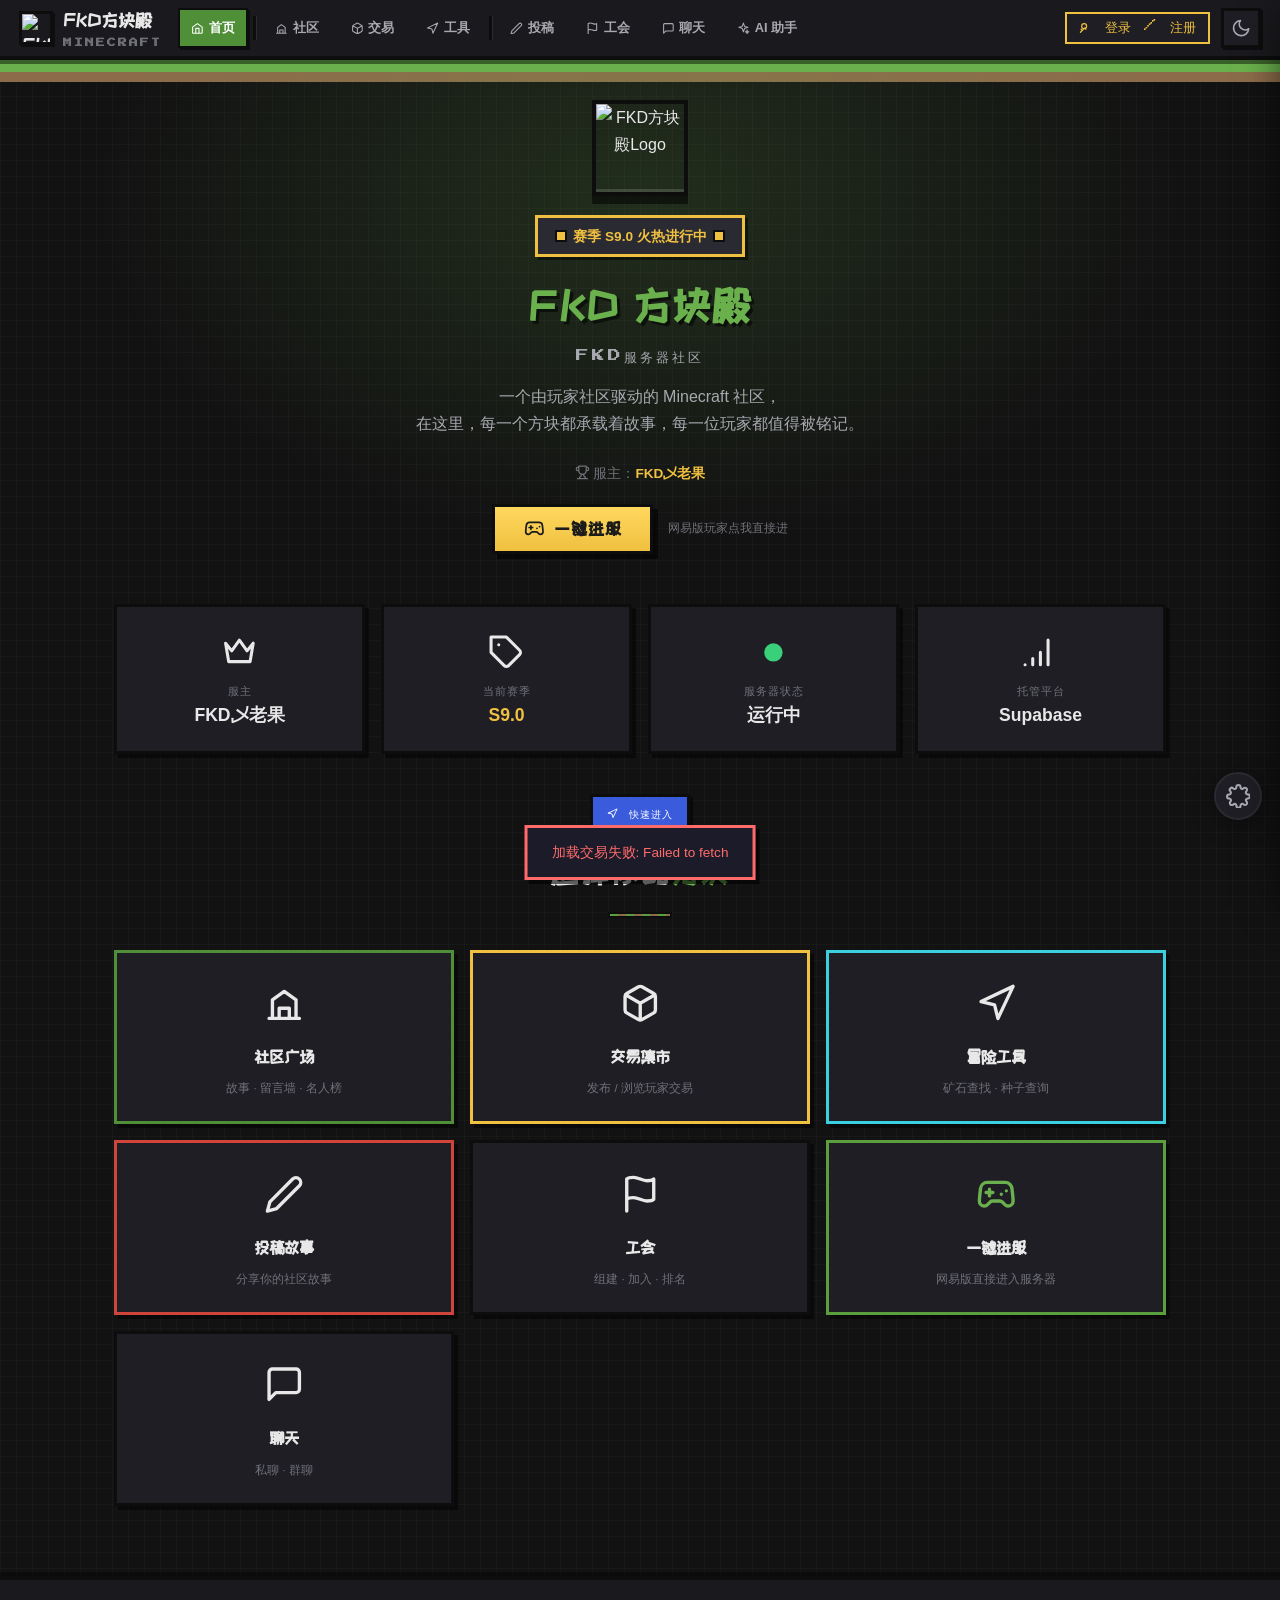
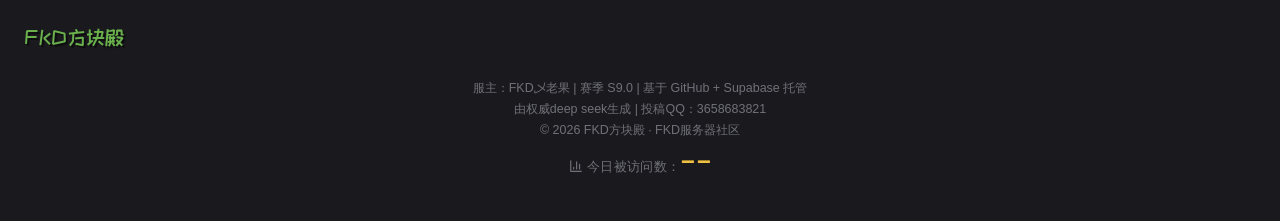
==== commit dfe63f3b: "v1.9.30 新增一键进服按钮 - hero 区新增金色主 CTA「一键进服」，唤起网易版我的世界启动器 - 首页快速入口新增「一键进服」卡片，与 hero 按钮共用同一链接 - 链接收进 SITE" ====
--- a/index.html
+++ b/index.html
@@ -1,5 +1,5 @@
 <!DOCTYPE html>
-<!-- FKD-Web 版本 v1.9.26 · 2026-10-23 · 站外问题 ×10 计费：①不拦截——用户问「能不能写 HTML」，AI 照常完整回答（原来没限制，一次吐 1269 字扣 1.27 积分，等于免费当 ChatGPT 用）。现改为识别站外请求（写代码/写网页/翻译/起名/写作业文案/算数学题…），正常回答但按 10 倍单价扣，前端 toast 弹窗 + 聊天内提示条双重告知「0.07 → 0.73」，避免用户月底看余额才发现。②ai_charge 新增 p_multiplier 参数（默认 1，服务端夹在 1~10，防前端传小数字压价）。③判定顺序很关键：先看有没有明显站外动作，再看是不是贴着游戏语境说的——「帮我的 MC 服务器写个插件」算站内不加倍，「帮我翻译成英文：我爱挖矿」含"矿"字也不能被误判成站内。④提示词加一条：站外请求照常帮，但开头提一句"这次按 10 倍积分算"，语气别像警告。 -->
+<!-- FKD-Web 版本 v1.9.28 · 2026-10-24 · 修「排名说成第 47.79 名」：①新增 ai_my_rank() RPC 和 my_rank 工具——用户问「我排名第几」时后端直接算好名次，不再让模型从 active_rank 的前 N 名列表里自己数。原实现只给前 10/50 名，模型既要数位置又容易把积分余额误读成名次（实测：用户真实第 1 名，AI 答「第 47.79 名」，47.79 正是扣费前的余额）。②ai_my_rank 返回 rank（名次，正整数）/ total（上榜人数）/ ahead（前面几人）/ points（我的积分）/ gap_to_next（距上一名差多少）。③提示词加 7b 硬约束：问排名必须用 my_rank；名次一定是正整数，如果准备说出来的名次带小数点，就是拿积分余额当名次了，属严重错误；active_value / total / ahead 也绝不能当成名次说出去。 -->
 <html lang="zh-CN">
         <head>
                 <meta charset="UTF-8" />
@@ -350,6 +350,13 @@
                                                 一个由玩家社区驱动的 Minecraft 社区，<br />在这里，每一个方块都承载着故事，每一位玩家都值得被铭记。
                                         </p>
                                         <p class="hero-owner"><svg class="ui-ic" aria-hidden="true"><use href="#ic-trophy"></use></svg> 服主：<strong>FKD乄老果</strong></p>
+                                        <div class="hero-cta-row">
+                                                <button class="join-btn" id="joinServerBtn" title="点击唤起网易版《我的世界》，直接进入 FKD 服务器">
+                                                        <svg class="ui-ic" aria-hidden="true"><use href="#ic-gamepad"></use></svg>
+                                                        一键进服
+                                                </button>
+                                                <span class="join-tip">网易版玩家点我直接进</span>
+                                        </div>
                                 </div>
 
                                 <div class="container">
@@ -406,6 +413,11 @@
                                                         <div class="q-icon"><svg class="ui-ic" aria-hidden="true"><use href="#ic-flag"></use></svg></div>
                                                         <div class="q-title">工会</div>
                                                         <div class="q-desc">组建 · 加入 · 排名</div>
+                                                </div>
+                                                <div class="quick-card c-join" id="joinServerCard" title="点击唤起网易版《我的世界》，直接进入 FKD 服务器">
+                                                        <div class="q-icon"><svg class="ui-ic" aria-hidden="true"><use href="#ic-gamepad"></use></svg></div>
+                                                        <div class="q-title">一键进服</div>
+                                                        <div class="q-desc">网易版直接进入服务器</div>
                                                 </div>
                                                 <div class="quick-card c-chat" data-view="chat">
                                                         <div class="q-icon"><svg class="ui-ic" aria-hidden="true"><use href="#ic-message"></use></svg></div>
--- a/styles.css
+++ b/styles.css
@@ -217,6 +217,24 @@
                         .hero-owner { color: var(--text-muted); font-size: 0.85rem; }
                         .hero-owner strong { color: var(--accent-gold); }
 
+                        /* ===== 一键进服 CTA（hero 主按钮） ===== */
+                        .hero-cta-row { margin-top: 1.2rem; display: flex; align-items: center; justify-content: center; gap: .9rem; flex-wrap: wrap; }
+                        .join-btn {
+                                display: inline-flex; align-items: center; gap: .55rem;
+                                background: linear-gradient(180deg, #ffd85e, var(--accent-gold));
+                                color: #1b1b1b;
+                                border: 3px solid var(--mc-edge);
+                                padding: .72rem 1.8rem;
+                                font-family: var(--mc-title-font); font-size: 1.08rem; font-weight: 800; letter-spacing: 1px;
+                                cursor: pointer;
+                                box-shadow: 5px 5px 0 0 rgba(0, 0, 0, 0.6);
+                                transition: transform .12s ease, box-shadow .12s ease, filter .12s ease;
+                        }
+                        .join-btn:hover { transform: translate(-2px, -2px); box-shadow: 7px 7px 0 0 rgba(0, 0, 0, 0.6); filter: brightness(1.08); }
+                        .join-btn:active { transform: translate(3px, 3px); box-shadow: 1px 1px 0 0 rgba(0, 0, 0, 0.6); }
+                        .join-btn .ui-ic { width: 1.2em; height: 1.2em; }
+                        .join-tip { font-size: .76rem; color: var(--text-muted); }
+
                         .container { max-width: 1100px; margin: 0 auto; padding: 0 1.5rem; }
                         .section { padding: 40px 0; }
                         .section-header { text-align: center; margin-bottom: 2rem; }
@@ -259,6 +277,8 @@
                         .quick-card.c-trade { border-color: var(--mc-gold); }
                         .quick-card.c-tool { border-color: var(--mc-diamond); }
                         .quick-card.c-submit { border-color: var(--mc-redstone); }
+                        .quick-card.c-join { border-color: var(--accent-green); }
+                        .quick-card.c-join .q-icon { color: var(--accent-green-light); }
 
                         /* ===== 公告框 ===== */
                         .notice-box {
@@ -1030,6 +1050,35 @@
   color: var(--text-secondary); cursor: pointer; transition: color .15s, border-color .15s;
 }
 .ai-log-btn:hover { color: var(--text-primary); border-color: var(--accent-green); }
+.ai-think-btn {
+  border: 1px solid var(--border-color); background: transparent;
+  border-radius: 8px; padding: 4px 10px; font-size: .75rem; font-family: inherit;
+  color: var(--text-secondary); cursor: pointer; transition: color .15s, border-color .15s, background .15s;
+}
+.ai-think-btn:hover { color: var(--text-primary); border-color: var(--accent-green); }
+.ai-think-btn.on { background: var(--accent-green); color: #fff; font-weight: 600; border-color: var(--accent-green); }
+
+/* ---- 公开思维链 ---- */
+.ai-think {
+  border: 1px dashed var(--border-color); border-radius: 8px;
+  background: var(--bg-main); padding: 8px 10px; margin-bottom: 8px;
+}
+.ai-think-head { font-size: .72rem; font-weight: 700; color: var(--text-muted); letter-spacing: .5px; margin-bottom: 6px; }
+.ai-think-list { list-style: none; margin: 0; padding: 0; display: flex; flex-direction: column; gap: 5px; }
+.ai-think-row { display: flex; gap: 8px; align-items: flex-start; }
+.ai-think-row.bad .ai-think-txt b { color: #b4544c; }
+.ai-think-row.reason .ai-think-txt { color: var(--text-secondary); font-style: italic; }
+.ai-think-no {
+  flex: none; width: 16px; height: 16px; border-radius: 50%;
+  background: var(--border-light); color: var(--text-muted);
+  font-size: .65rem; line-height: 16px; text-align: center; margin-top: 2px;
+}
+.ai-think-txt { flex: 1; min-width: 0; font-size: .78rem; color: var(--text-primary); word-break: break-word; }
+.ai-think-txt code {
+  font-size: .7rem; color: var(--text-muted); background: var(--bg-card);
+  padding: 1px 4px; border-radius: 4px; word-break: break-all;
+}
+.ai-think-brief { color: var(--accent-green); font-size: .72rem; margin-left: 4px; }
 
 /* ---- 操作记录面板 ---- */
 .ai-log-panel { display: none; }
@@ -1068,5 +1117,5 @@
   .ai-bub { max-width: 84%; }
   .ai-pending { margin-left: 0; }
   .ai-mode-bar { gap: 8px; }
-  .ai-log-btn { margin-left: 0; }
-}
+  .ai-log-btn, .ai-think-btn { margin-left: 0; }
+}
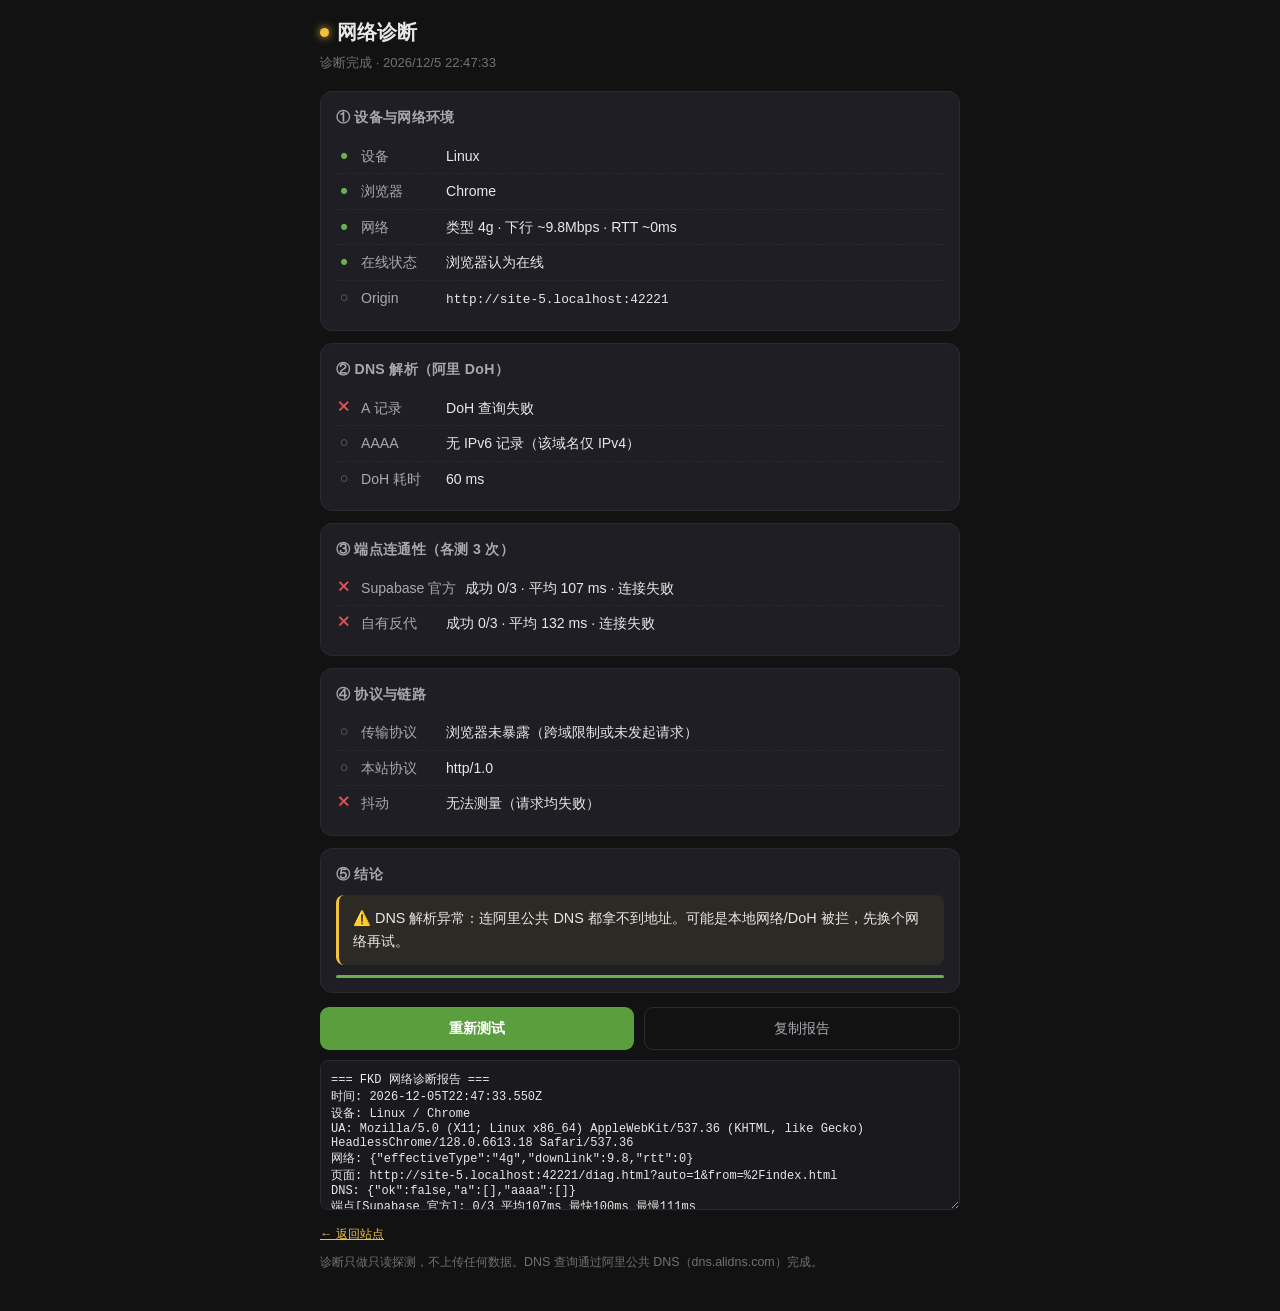
==== commit be6cd100: "feat(net): 接入自有反代端点 api.fkd.xn--0iv.gay - index.html 注入 FKD_NET_ENDPOINTS，官方域优先、反代兜底 - net-guard 探针超" ====
--- a/index.html
+++ b/index.html
@@ -831,6 +831,19 @@
                         </div>
                 </footer>
 
+                <!-- 反代端点：自有域名，绕开 supabase.co 共享域名在国内的 DNS/SNI 干扰。
+                     列表顺序 = 优先级；net-guard 启动时会并发探测，自动选可用的那条。
+                     官方域放第一位：网络正常时直连最快，反代作为自动兜底。 -->
+                <script>
+                        window.FKD_NET_ENDPOINTS = [
+                                'https://yowwyasttkywyqgseuqz.supabase.co',
+                                'https://api.fkd.xn--0iv.gay'
+                        ];
+                </script>
+
+                <!-- 网络韧性层：必须在 app.js 之前加载（app.js 的 401 守卫会二次包装 fetch，
+                     本层须处于内层，URL 改写才不会影响守卫基于原始 URL 的判断） -->
+                <script src="js/net-guard.js"></script>
                 <script src="bedrockore.js"></script>
                 <script src="structurefinder.js"></script>
                 <script src="app.js"></script>
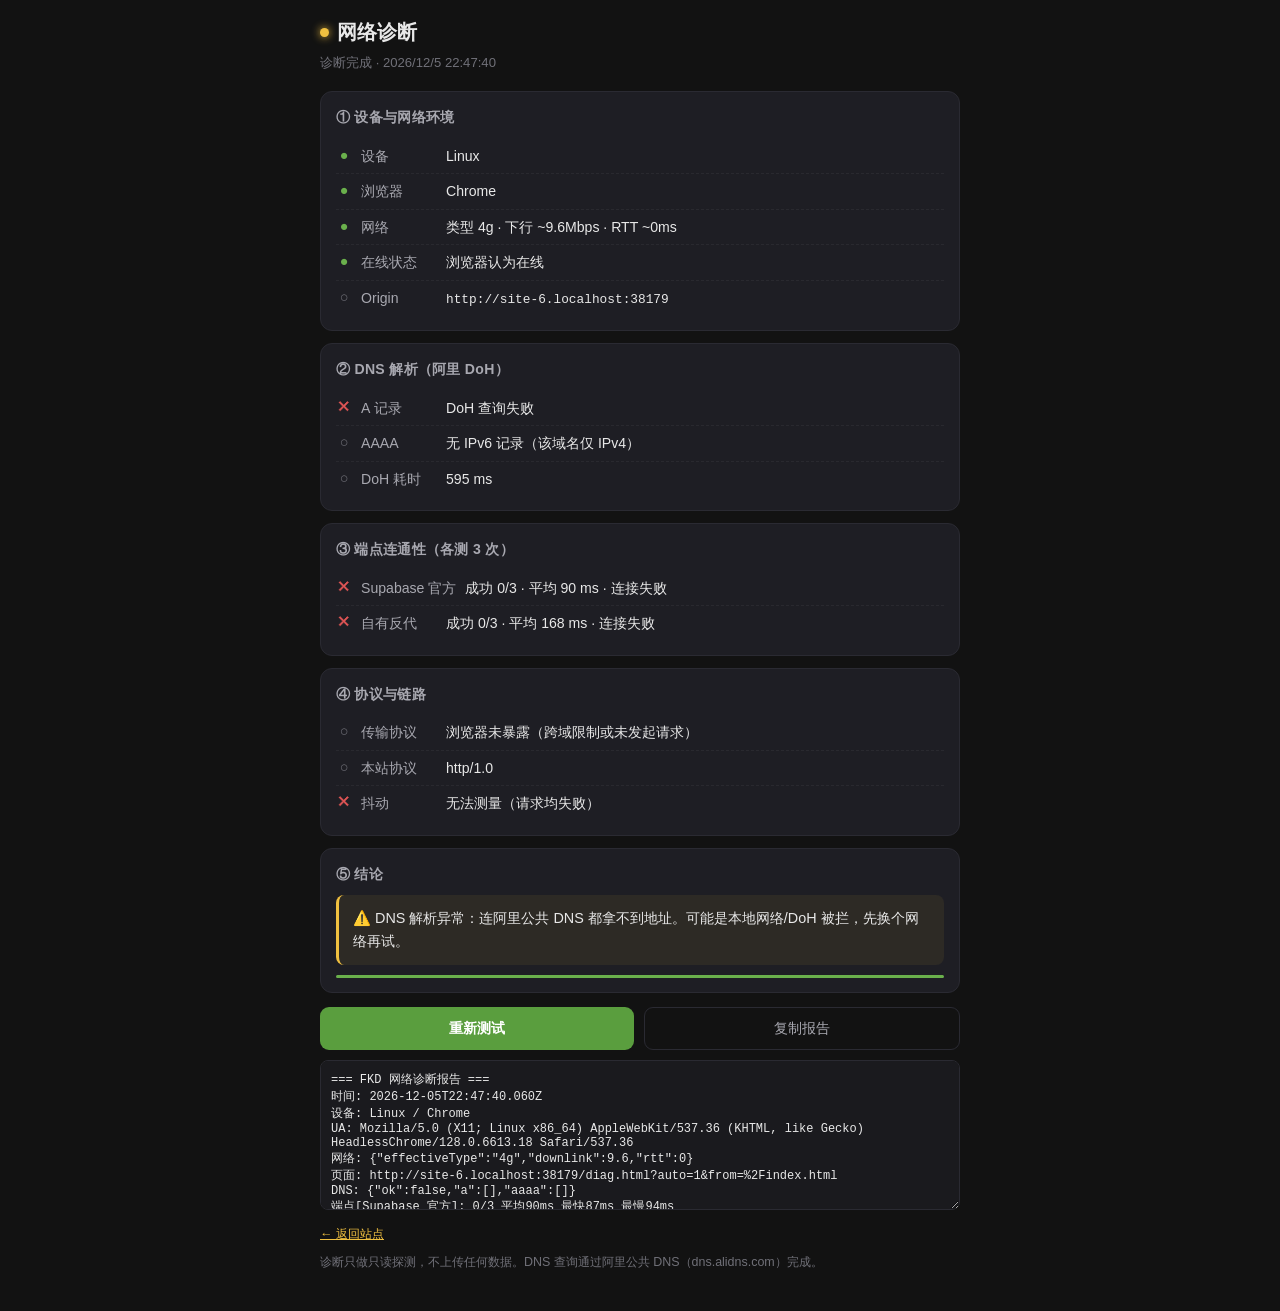
==== commit be71f608: "feat(auth): 账号被封给出明确提示 + 脚本异常兜底横幅 - fetch 层识别 403 + ACCOUNT_BANNED，清 token 并跳登录页，一次会话只处理一次 - 仅在响应体带该" ====
--- a/index.html
+++ b/index.html
@@ -1,5 +1,5 @@
 <!DOCTYPE html>
-<!-- FKD-Web 版本 v1.9.28 · 2026-10-24 · 修「排名说成第 47.79 名」：①新增 ai_my_rank() RPC 和 my_rank 工具——用户问「我排名第几」时后端直接算好名次，不再让模型从 active_rank 的前 N 名列表里自己数。原实现只给前 10/50 名，模型既要数位置又容易把积分余额误读成名次（实测：用户真实第 1 名，AI 答「第 47.79 名」，47.79 正是扣费前的余额）。②ai_my_rank 返回 rank（名次，正整数）/ total（上榜人数）/ ahead（前面几人）/ points（我的积分）/ gap_to_next（距上一名差多少）。③提示词加 7b 硬约束：问排名必须用 my_rank；名次一定是正整数，如果准备说出来的名次带小数点，就是拿积分余额当名次了，属严重错误；active_value / total / ahead 也绝不能当成名次说出去。 -->
+<!-- FKD-Web 版本 v1.9.33 · 2026-11-07 · ①账号被封时前端主动提示：fetch 层识别 403 + ACCOUNT_BANNED，清 token、说明原因、2.2s 后跳登录页（此前只在个别请求里被判，其余表现为「点了没反应」）；②接入自有反代 api.fkd.xn--0iv.gay 作为备用端点，直连被墙时自动切换并顶部轻提示；③反代补 /auth/v1/ 放行，修「切到反代后能看帖但登不进来」；④诊断页增加反代对照，区分「单域名被干扰」与「整链路被限」；⑤脚本初始化异常兜底横幅。 -->
 <html lang="zh-CN">
         <head>
                 <meta charset="UTF-8" />
--- a/styles.css
+++ b/styles.css
@@ -665,6 +665,45 @@
                         .toast { position:fixed; left:50%; bottom:2rem; transform:translateX(-50%); background:var(--bg-card); color:var(--text-primary); border:3px solid var(--mc-edge); box-shadow:4px 4px 0 0 rgba(0,0,0,.5); padding:.7rem 1.2rem; z-index:3000; font-size:.9rem; opacity:0; transition:opacity .25s, transform .25s; pointer-events:none; }
                         .toast.show { opacity:1; transform:translateX(-50%) translateY(-6px); }
                         .toast.error { border-color:#d0453b; color:#d0453b; }
+
+                        /* ---------- 网络降级提示条 ----------
+                           反代/官方域自动切换时顶部轻提示。做成细条而非弹窗：
+                           降级是背景状态，不该抢焦点、不该挡住点击。
+                           导航栏是 fixed top:0，所以提示条出现时整体把它往下推，
+                           避免盖住「登录/注册」按钮——那是用户最可能要点的东西。 */
+                        .net-hint {
+                                position: fixed; top: 0; left: 0; right: 0;
+                                z-index: 9998;
+                                padding: .5rem 2.4rem .5rem 1rem;
+                                background: #2b3a67; color: #e8eefc;
+                                font-size: .82rem; line-height: 1.35; text-align: center;
+                                border-bottom: 2px solid #4a5f9e;
+                                transform: translateY(-100%);
+                                transition: transform .28s ease;
+                                pointer-events: none;
+                        }
+                        .net-hint.show { transform: translateY(0); pointer-events: auto; cursor: pointer; }
+                        .net-hint.show::after {
+                                content: '×';
+                                position: absolute; right: .7rem; top: 50%; transform: translateY(-50%);
+                                font-size: 1rem; opacity: .55;
+                        }
+                        @media (prefers-reduced-motion: reduce) {
+                                .net-hint { transition: none; }
+                        }
+
+                        /* 提示条出现时把导航栏整体往下推，而不是盖住它。
+                           导航栏是 fixed top:0，页面靠 .view 的 padding-top:60px 留位；
+                           这两处必须同步移动同样距离，否则会出现「导航被盖」或「页面跳一下」。 */
+                        body.net-hint-on .navbar,
+                        body.net-hint-on .view {
+                                transform: translateY(var(--net-hint-h, 36px));
+                                transition: transform .28s ease;
+                        }
+                        @media (prefers-reduced-motion: reduce) {
+                                body.net-hint-on .navbar,
+                                body.net-hint-on .view { transition: none; }
+                        }
                         .message-card, .trade-card, .story-card { position:relative; }
                         .role-badge { font-size:.7rem; padding:.1rem .4rem; border-radius:4px; margin-left:.3rem; }
                         .role-badge.role-admin { background:var(--accent-gold); color:#1a1a1a; }
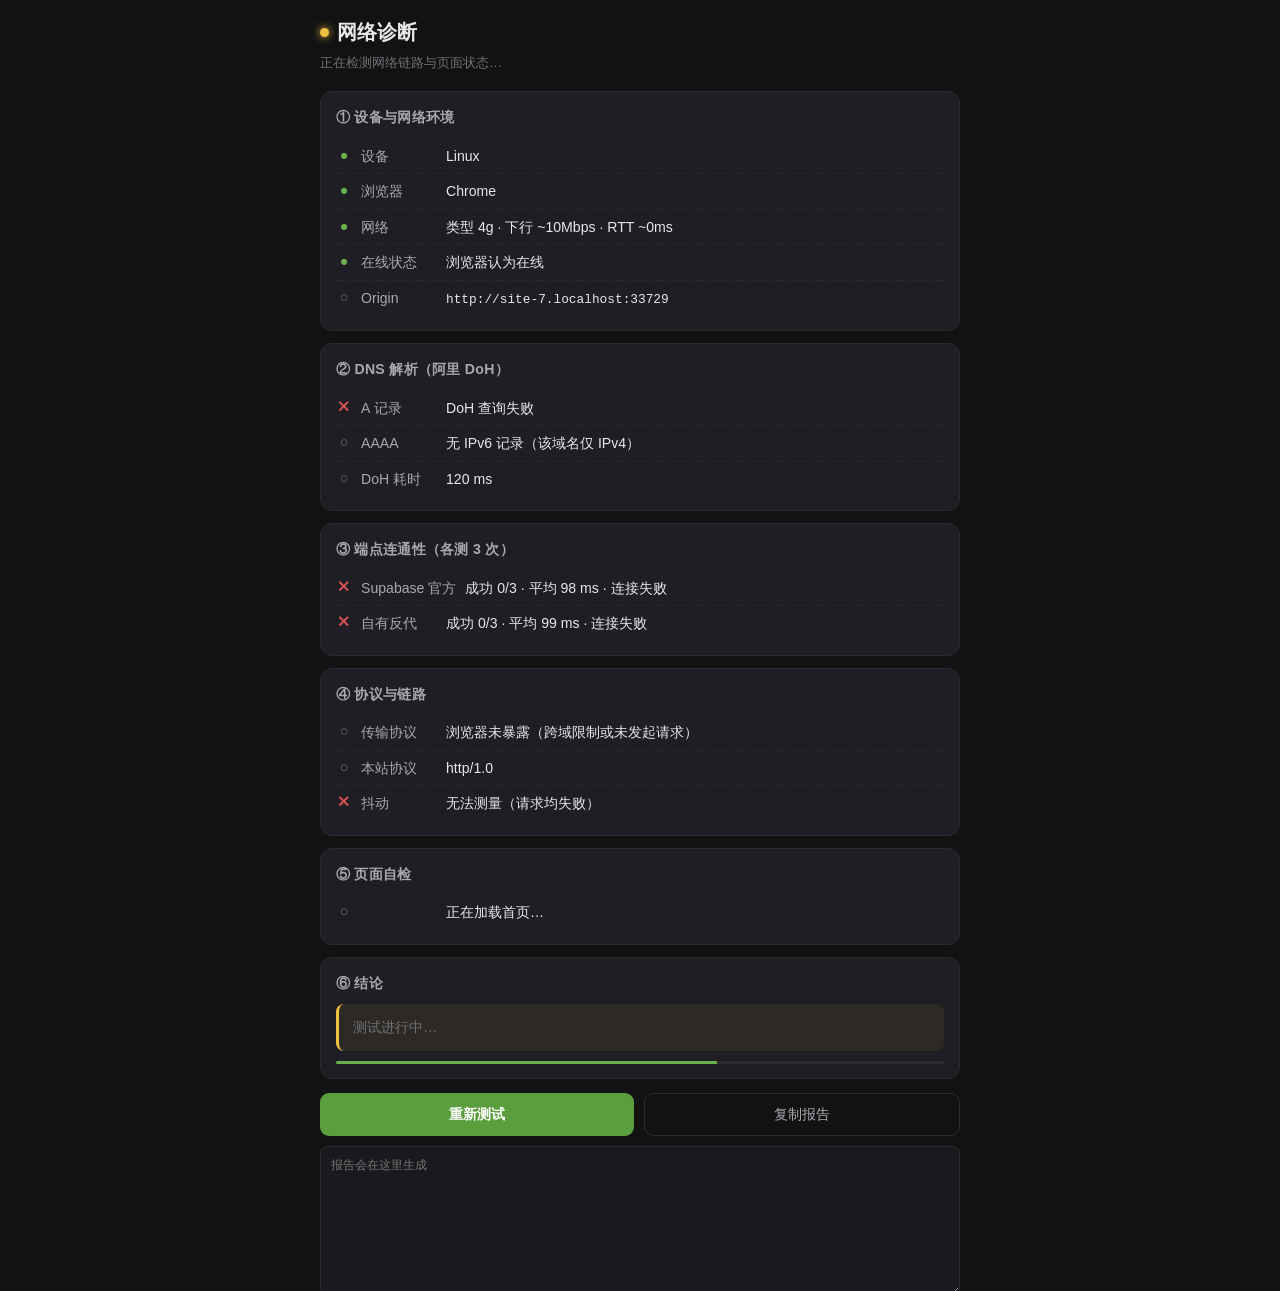
==== commit 66547576: "feat(diag): 诊断页新增页面自检 + 页脚入口 背景：有一类故障是「页面看着完整，但按钮全都没反应」—— 脚本中途抛错导致文件末尾的监听器全没挂上，用户只能描述成「点了没反应」， 以前无法从" ====
--- a/index.html
+++ b/index.html
@@ -1,5 +1,5 @@
 <!DOCTYPE html>
-<!-- FKD-Web 版本 v1.9.33 · 2026-11-07 · ①账号被封时前端主动提示：fetch 层识别 403 + ACCOUNT_BANNED，清 token、说明原因、2.2s 后跳登录页（此前只在个别请求里被判，其余表现为「点了没反应」）；②接入自有反代 api.fkd.xn--0iv.gay 作为备用端点，直连被墙时自动切换并顶部轻提示；③反代补 /auth/v1/ 放行，修「切到反代后能看帖但登不进来」；④诊断页增加反代对照，区分「单域名被干扰」与「整链路被限」；⑤脚本初始化异常兜底横幅。 -->
+<!-- FKD-Web 版本 v1.9.34 · 2026-11-07 · ①诊断页新增「页面自检」：同源加载首页，检查启动标记/模块挂载/关键节点/资源加载，区分「网络坏了」和「脚本没跑起来」；页脚加诊断入口；app.js 末尾加 FKD_BOOT_OK 标记；自检请求不计访问数。②账号被封时前端主动提示：fetch 层识别 403 + ACCOUNT_BANNED，清 token、说明原因、2.2s 后跳登录页（此前只在个别请求里被判，其余表现为「点了没反应」）；②接入自有反代 api.fkd.xn--0iv.gay 作为备用端点，直连被墙时自动切换并顶部轻提示；③反代补 /auth/v1/ 放行，修「切到反代后能看帖但登不进来」；④诊断页增加反代对照，区分「单域名被干扰」与「整链路被限」；⑤脚本初始化异常兜底横幅。 -->
 <html lang="zh-CN">
         <head>
                 <meta charset="UTF-8" />
@@ -828,6 +828,9 @@
                                 <svg class="ui-ic" aria-hidden="true"><use href="#ic-chart"></use></svg> 今日被访问数：<span class="count-num" id="todayVisitCount"
                                         >加载中...</span
                                 >
+                        </div>
+                        <div class="footer-links">
+                                <a href="diag.html" class="footer-link">网络诊断 / 页面自检</a>
                         </div>
                 </footer>
 
--- a/styles.css
+++ b/styles.css
@@ -385,6 +385,17 @@
                                 letter-spacing: 0.3px;
                         }
                         .visit-counter .count-num { color: var(--accent-gold); font-weight: 700; font-size: 0.95rem; font-family: var(--mc-pixel-font); }
+
+                        /* 页脚诊断入口：平时不抢眼，出问题时是唯一能自助排查的口子 */
+                        .footer-links { margin-top: 1.1rem; font-size: 0.75rem; }
+                        .footer-link {
+                                color: var(--text-muted);
+                                text-decoration: none;
+                                border-bottom: 1px dashed var(--border-light);
+                                padding-bottom: 1px;
+                                transition: color .2s, border-color .2s;
+                        }
+                        .footer-link:hover { color: var(--accent-gold); border-bottom-color: var(--accent-gold); }
 
                         /* ===== 模态框 ===== */
                         .modal-overlay {
